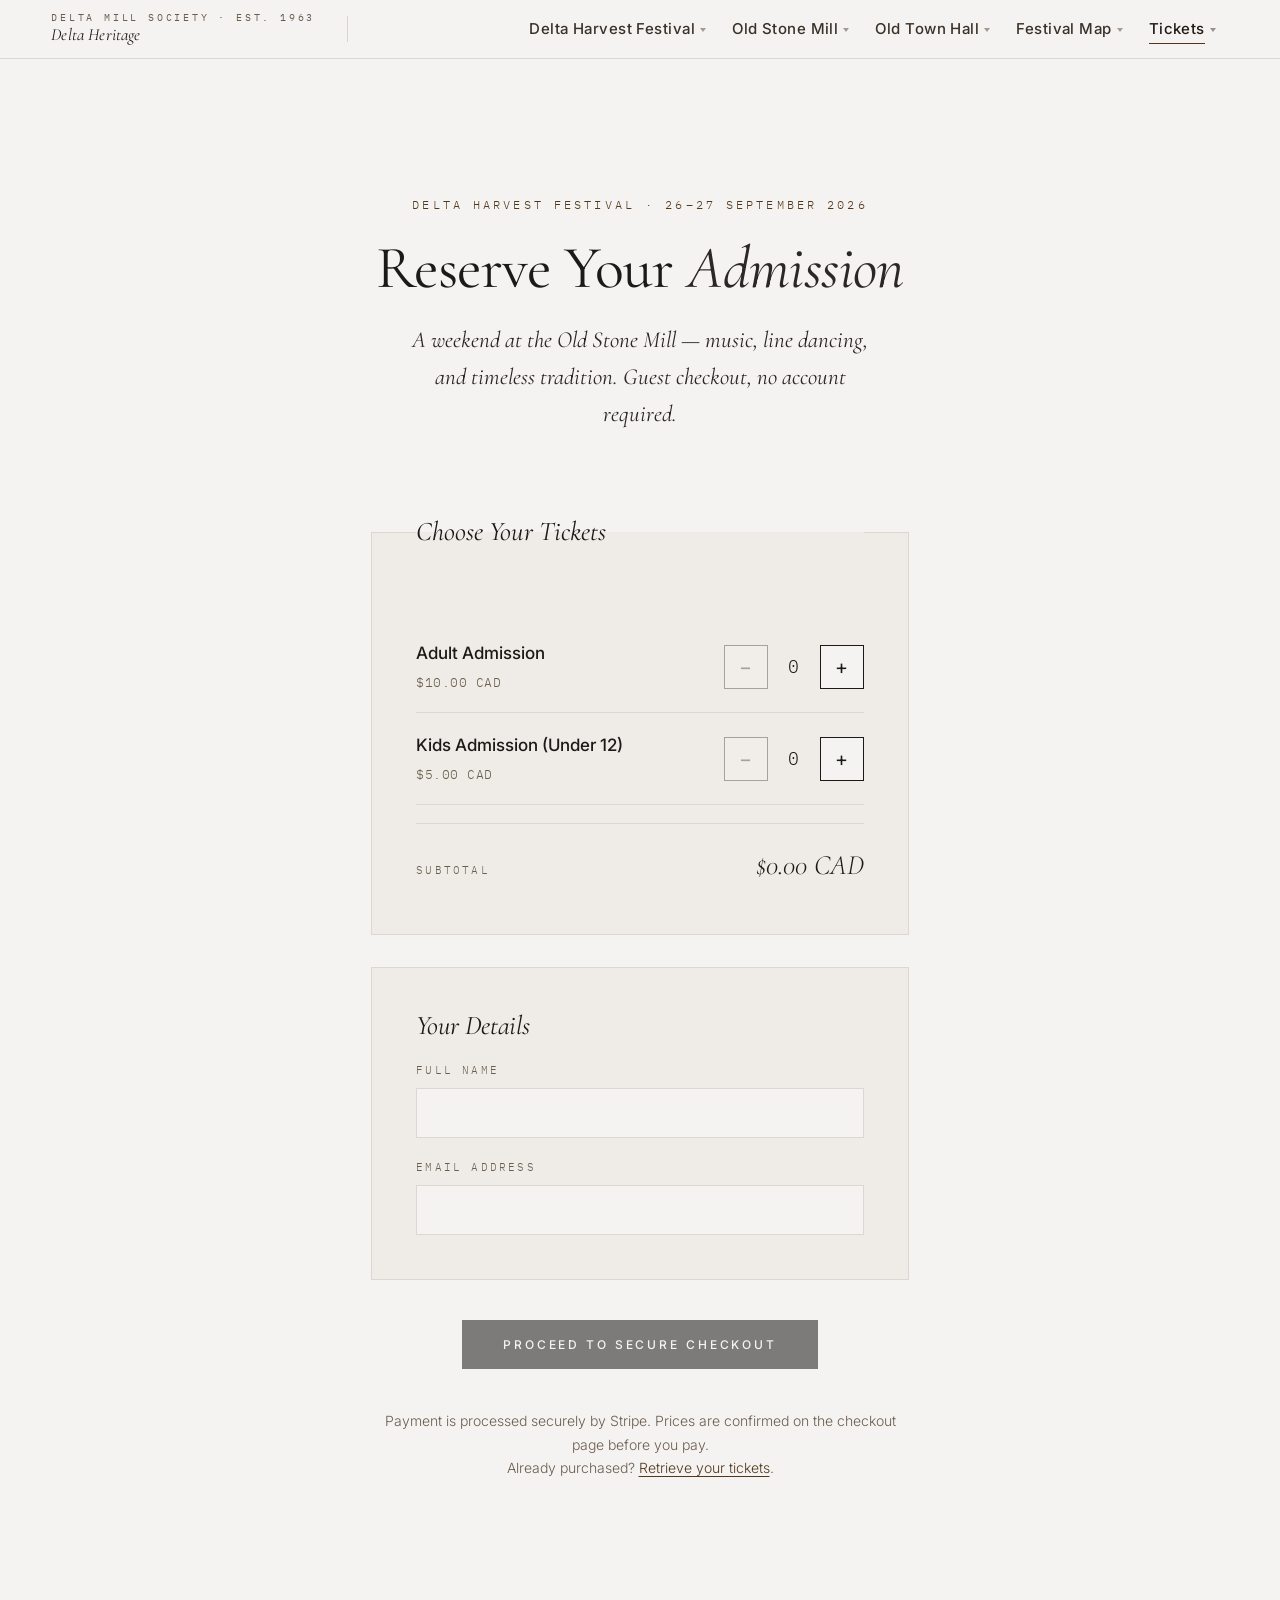
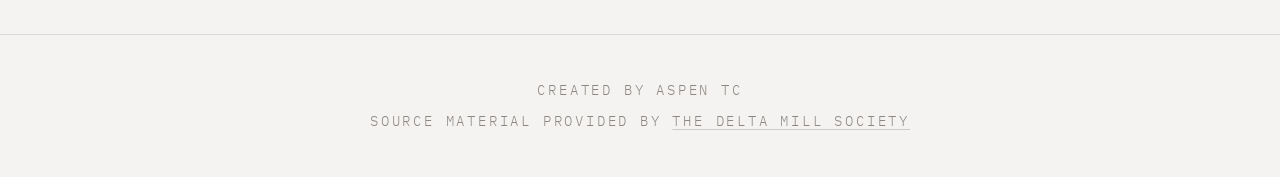
==== tickets/index.html @ 28bfe2f3 "Add Phase 1 online ticketing (guest checkout, retrieve-ticket) and production docs Adds /tickets/ pa" ====
<!doctype html>
<html lang="en">
<head>
  <meta charset="utf-8" />
  <meta name="viewport" content="width=device-width, initial-scale=1" />
  <title>Tickets · Delta Harvest Festival · 26–27 September 2026</title>
  <meta name="description" content="Reserve your admission to the Delta Harvest Festival — 26–27 September 2026 at the Old Stone Mill, Delta, Ontario." />

  <link rel="icon" type="image/svg+xml" href="/Favicon (1).svg" />
  <link rel="icon" type="image/png" href="/Favicon.png" />
  <link rel="shortcut icon" type="image/png" href="/Favicon.png" />
  <link rel="apple-touch-icon" href="/Favicon.png" />

  <link rel="preconnect" href="https://fonts.googleapis.com" />
  <link rel="preconnect" href="https://fonts.gstatic.com" crossorigin />
  <link href="https://fonts.googleapis.com/css2?family=Cormorant+Garamond:ital,wght@0,300;0,400;0,500;0,600;1,300;1,400;1,500&family=IBM+Plex+Mono:wght@400;500&family=Inter:wght@300;400;500&display=swap" rel="stylesheet" />

  <link rel="stylesheet" href="/styles.css" />
  <link rel="stylesheet" href="/shared-nav.css" />
  <link rel="stylesheet" href="/tickets.css" />
</head>
<body>

<nav class="hn-nav" id="hn-nav" data-active="tickets" aria-label="Heritage navigation">
  <div class="hn-inner">
    <a class="hn-brand" href="/index.html">
      <span class="hn-brand-org">Delta Mill Society · Est. 1963</span>
      <strong class="hn-brand-name">Delta Heritage</strong>
    </a>
    <div class="hn-sep" aria-hidden="true"></div>
    <div class="hn-menu" id="hn-menu" role="menubar">
      <div class="hn-item" data-section="festival">
        <a class="hn-link" href="/index.html" role="menuitem" aria-haspopup="true"><span>Delta Harvest Festival</span></a>
        <div class="hn-drop" role="menu" aria-label="Delta Harvest Festival sections">
          <div class="hn-drop-head">Delta Harvest Festival</div>
          <a href="/index.html#about" role="menuitem">About</a>
          <a href="/index.html#weekend" role="menuitem">Weekend Overview</a>
          <a href="/index.html#saturday" role="menuitem">Saturday Events</a>
          <a href="/index.html#sunday" role="menuitem">Sunday Events</a>
          <a href="/index.html#programme" role="menuitem">Programme</a>
          <a href="/index.html#venue" role="menuitem">Venue &amp; Map</a>
        </div>
      </div>
      <div class="hn-item" data-section="mill">
        <a class="hn-link" href="/mill-history.html" role="menuitem" aria-haspopup="true"><span>Old Stone Mill</span></a>
        <div class="hn-drop" role="menu" aria-label="Old Stone Mill sections">
          <div class="hn-drop-head">Old Stone Mill · Est. 1810</div>
          <a href="/mill-history.html" role="menuitem">Introduction</a>
          <a href="/mill-history.html#origins" role="menuitem">I. Origins</a>
          <a href="/mill-history.html#village" role="menuitem">II. The Village</a>
          <a href="/mill-history.html#maps" role="menuitem">Early Map References</a>
          <a href="/mill-history.html#milling" role="menuitem">III. Milling</a>
          <a href="/mill-history.html#preservation" role="menuitem">IV. Preservation</a>
          <a href="/mill-history.html#today" role="menuitem">V. Today</a>
          <a href="/mill-history.html#timeline" role="menuitem">Timeline</a>
          <a href="/mill-history.html#society" role="menuitem">About the Society</a>
        </div>
      </div>
      <div class="hn-item" data-section="hall">
        <a class="hn-link" href="/old-town-hall.html" role="menuitem" aria-haspopup="true"><span>Old Town Hall</span></a>
        <div class="hn-drop" role="menu" aria-label="Old Town Hall sections">
          <div class="hn-drop-head">Old Town Hall · Est. 1879</div>
          <a href="/old-town-hall.html#top" role="menuitem">Introduction</a>
          <a href="/old-town-hall.html#chap1" role="menuitem">I. The Beginning</a>
          <a href="/old-town-hall.html#chap2" role="menuitem">II. Architecture</a>
          <a href="/old-town-hall.html#chap3" role="menuitem">III. The Fire</a>
          <a href="/old-town-hall.html#chap4" role="menuitem">IV. Paws in Time</a>
          <a href="/old-town-hall.html#chap5" role="menuitem">V. Today</a>
          <a href="/old-town-hall.html#chap6" role="menuitem">VI. Timeline</a>
        </div>
      </div>
      <div class="hn-item" data-section="map">
        <a class="hn-link" href="/festival-map.html" role="menuitem" aria-haspopup="true"><span>Festival Map</span></a>
        <div class="hn-drop" role="menu" aria-label="Festival Map sections">
          <div class="hn-drop-head">Festival Map</div>
          <a href="/festival-map.html" role="menuitem">Introduction</a>
          <a href="/festival-map.html#map" role="menuitem">The Interactive Map</a>
          <a href="/festival-map.html#locations" role="menuitem">Festival Locations</a>
        </div>
      </div>
      <div class="hn-item" data-section="tickets">
        <a class="hn-link" href="/tickets/" role="menuitem" aria-haspopup="true"><span>Tickets</span></a>
        <div class="hn-drop" role="menu" aria-label="Tickets sections">
          <div class="hn-drop-head">Tickets</div>
          <a href="/tickets/" role="menuitem">Purchase Tickets</a>
          <a href="/tickets/retrieve/" role="menuitem">Retrieve My Tickets</a>
        </div>
      </div>
    </div>
    <button class="hn-burger" id="hn-burger" aria-label="Open navigation menu" aria-expanded="false" aria-controls="hn-menu">
      <span></span><span></span><span></span>
    </button>
  </div>
</nav>

<main>

<section class="tix-hero">
  <span class="tix-eyebrow reveal">Delta Harvest Festival · 26–27 September 2026</span>
  <h1 class="reveal">Reserve Your <em>Admission</em></h1>
  <p class="verse reveal">A weekend at the Old Stone Mill — music, line dancing, and timeless tradition. Guest checkout, no account required.</p>
</section>

<section class="tix-section">
  <form id="tix-buy-form" novalidate>
    <fieldset class="tix-card reveal">
      <legend>Choose Your Tickets</legend>

      <div class="tix-row">
        <div class="tix-row-label">
          <span class="tix-row-name">Adult Admission</span>
          <span class="tix-row-price">$10.00 CAD</span>
        </div>
        <div class="tix-stepper">
          <button type="button" data-type="adult" data-step="-1" aria-label="Decrease adult tickets">−</button>
          <output id="tix-adult-qty" aria-label="Adult ticket quantity">0</output>
          <button type="button" data-type="adult" data-step="1" aria-label="Increase adult tickets">+</button>
        </div>
      </div>

      <div class="tix-row">
        <div class="tix-row-label">
          <span class="tix-row-name">Kids Admission (Under 12)</span>
          <span class="tix-row-price">$5.00 CAD</span>
        </div>
        <div class="tix-stepper">
          <button type="button" data-type="kids" data-step="-1" aria-label="Decrease kids tickets">−</button>
          <output id="tix-kids-qty" aria-label="Kids ticket quantity">0</output>
          <button type="button" data-type="kids" data-step="1" aria-label="Increase kids tickets">+</button>
        </div>
      </div>

      <div class="tix-summary">
        <span class="tix-summary-label">Subtotal</span>
        <span class="tix-summary-total" id="tix-subtotal">$0.00 CAD</span>
      </div>
    </fieldset>

    <div class="tix-card reveal" style="margin-top: clamp(20px, 3vw, 32px);">
      <h2>Your Details</h2>
      <div class="tix-field">
        <label for="tix-name">Full Name</label>
        <input type="text" id="tix-name" name="name" autocomplete="name" required maxlength="200" />
      </div>
      <div class="tix-field">
        <label for="tix-email">Email Address</label>
        <input type="email" id="tix-email" name="email" autocomplete="email" required maxlength="254" />
      </div>
    </div>

    <div class="tix-submit-row">
      <button class="tix-submit" id="tix-submit" type="submit" disabled>Proceed to Secure Checkout</button>
      <p class="tix-status" id="tix-status" role="status" aria-live="polite"></p>
    </div>
  </form>

  <p class="tix-fineprint">Payment is processed securely by Stripe. Prices are confirmed on the checkout page before you pay.<br />Already purchased? <a href="/tickets/retrieve/">Retrieve your tickets</a>.</p>
</section>

</main>

<footer class="shared-footer">
  <div class="shared-footer-inner">
    <p>Created by Aspen TC</p>
    <p>Source material provided by <a href="https://www.deltamill.org/" target="_blank" rel="noopener noreferrer">the Delta Mill Society</a></p>
  </div>
</footer>

<script src="/main.js"></script>
<script src="/shared-nav.js"></script>
<script src="/tickets-buy.js"></script>
</body>
</html>
---- styles.css ----
/* ═══════════════════════════════════════════════════════
   Delta Harvest Festival — Arts & Culture Trails
   Stylesheet
   ═══════════════════════════════════════════════════════ */

/* ─── tokens ─── */
:root {
  --bg:      #F5F3F1;     /* warm porcelain */
  --bg-2:    #EFECE7;     /* slightly deeper ivory */
  --ink:     #1C1A18;     /* charcoal */
  --ink-2:   #2B2725;
  --muted:   #8D8782;     /* secondary editorial gray */
  --muted-2: #B5B0AA;
  --rule:    #DCD7CF;
  --rule-2:  #E6E1D9;

  --display: "Cormorant Garamond", "EB Garamond", "Didot", Georgia, serif;
  --sans:    "Inter", ui-sans-serif, sans-serif;
}

/* ─── reset ─── */
* { box-sizing: border-box; }
html, body { margin: 0; padding: 0; }
html { scroll-behavior: smooth; }
body {
  background: var(--bg);
  color: var(--ink);
  font-family: var(--sans);
  font-weight: 300;
  font-size: 19px;
  line-height: 1.7;
  -webkit-font-smoothing: antialiased;
  text-rendering: optimizeLegibility;
  font-feature-settings: "kern" 1, "liga" 1;
  overflow-x: hidden;
}
::selection { background: #1C1A18; color: #F5F3F1; }
a { color: inherit; text-decoration: none; }
img { max-width: 100%; display: block; }
p { margin: 0; }
iframe { border: 0; display: block; width: 100%; }

/* ─── typography ─── */
.serif { font-family: var(--display); font-feature-settings: "kern" 1, "liga" 1, "onum" 1; }
h1, h2, h3, h4 { font-family: var(--display); font-weight: 400; color: var(--ink); margin: 0; letter-spacing: -.01em; }
h2 { font-size: clamp(46px, 6.4vw, 96px); line-height: 1.02; letter-spacing: -.012em; }
h3 { font-size: clamp(36px, 4.4vw, 64px); line-height: 1.06; }
h4 { font-size: clamp(22px, 1.9vw, 28px); line-height: 1.2; }
.it { font-style: italic; font-weight: 400; }

.label {
  font-family: var(--sans);
  font-size: 11px;
  letter-spacing: .32em;
  text-transform: uppercase;
  color: var(--muted);
  font-weight: 400;
}
.label.dark { color: var(--ink-2); }

.verse {
  font-family: var(--display);
  font-style: italic;
  font-weight: 400;
  font-size: clamp(22px, 2.3vw, 30px);
  line-height: 1.42;
  color: var(--ink-2);
}

.body {
  font-size: 19px;
  line-height: 1.85;
  color: var(--ink-2);
  font-weight: 300;
  max-width: 58ch;
}
.body.c { margin-left: auto; margin-right: auto; text-align: center; }

/* ─── layout ─── */
.wrap   { max-width: 1320px; margin: 0 auto; padding: 0 56px; }
.narrow { max-width: 920px;  margin: 0 auto; padding: 0 56px; }
@media (max-width: 780px) {
  .wrap, .narrow { padding: 0 28px; }
}

hr.hair { border: 0; border-top: 1px solid var(--rule); margin: 0; }
.center { display: flex; flex-direction: column; align-items: center; text-align: center; }

/* vertical rhythm */
.pad-xxl { padding-top: clamp(140px, 17vw, 240px); padding-bottom: clamp(140px, 17vw, 240px); }
.pad-xl  { padding-top: clamp(110px, 13vw, 190px); padding-bottom: clamp(110px, 13vw, 190px); }
.pad-l   { padding-top: clamp(80px,  10vw, 140px); padding-bottom: clamp(80px, 10vw, 140px); }

.vrule {
  display: block;
  width: 1px;
  height: clamp(70px, 8vw, 110px);
  background: var(--rule);
  margin: clamp(56px, 7vw, 96px) auto;
}

/* ─── nav ─── */
.nav {
  position: absolute;
  top: 0; left: 0; right: 0;
  z-index: 30;
  padding: 32px 0;
}
.nav-row {
  display: flex;
  justify-content: space-between;
  align-items: center;
  font-family: var(--sans);
  font-size: 11px;
  letter-spacing: .28em;
  text-transform: uppercase;
  color: var(--ink-2);
}
.nav-links { display: flex; gap: 40px; }
.nav-links a { transition: opacity .3s; }
.nav-links a:hover { opacity: .5; }
@media (max-width: 780px) { .nav-links { display: none; } }

/* ─── hero ─── */
.hero {
  min-height: 100vh;
  display: flex;
  flex-direction: column;
  justify-content: center;
  align-items: center;
  text-align: center;
  padding: 160px 0 80px;
  position: relative;
}
.hero h1 {
  font-family: var(--display);
  font-weight: 400;
  font-size: clamp(72px, 13.5vw, 220px);
  line-height: .92;
  letter-spacing: -.014em;
  color: var(--ink);
}
.hero .trails {
  font-family: var(--display);
  font-style: italic;
  font-weight: 400;
  font-size: clamp(48px, 8vw, 132px);
  line-height: 1;
  margin-top: clamp(10px, 1.4vw, 24px);
}
.hero-place  { margin-top: clamp(56px, 7vw, 96px); }
.hero-tag {
  margin-top: clamp(40px, 5vw, 64px);
  font-family: var(--display);
  font-style: italic;
  font-size: clamp(20px, 2vw, 28px);
  line-height: 1.5;
  color: var(--ink-2);
}
.hero-date   { margin-top: clamp(56px, 6.4vw, 88px); }
.countdown {
  margin-top: clamp(36px, 4.4vw, 60px);
  display: flex;
  justify-content: center;
  gap: clamp(36px, 5vw, 80px);
}
.cd-cell { display: flex; flex-direction: column; align-items: center; gap: 14px; }
.cd-num {
  font-family: var(--display);
  font-weight: 400;
  font-feature-settings: "onum" 1, "kern" 1;
  font-size: clamp(40px, 4.6vw, 64px);
  line-height: 1;
  color: var(--ink);
}
.cd-lbl { font-family: var(--sans); font-size: 10px; letter-spacing: .34em; text-transform: uppercase; color: var(--muted); }
.hero-tick { position: absolute; bottom: 64px; left: 50%; transform: translateX(-50%); width: 1px; height: 80px; background: var(--rule); }

/* ─── image plates — cinematic, desaturated, monochrome ─── */
.plate {
  position: relative;
  overflow: hidden;
  background: linear-gradient(160deg, #B4ADA1, #6D685F 60%, #34302C);
  isolation: isolate;
}
.plate::before {
  content: "";
  position: absolute;
  inset: 0;
  background:
    radial-gradient(120% 80% at 25% 15%, rgba(232,225,212,.30), transparent 55%),
    radial-gradient(110% 90% at 80% 95%, rgba(20,18,16,.55),    transparent 60%),
    linear-gradient(180deg, transparent 55%, rgba(20,18,16,.20) 100%);
}
.plate::after {
  content: "";
  position: absolute;
  inset: 0;
  background-image: url("data:image/svg+xml;utf8,<svg xmlns='http://www.w3.org/2000/svg' width='240' height='240'><filter id='n'><feTurbulence type='fractalNoise' baseFrequency='1.05' numOctaves='2' stitchTiles='stitch'/><feColorMatrix values='0 0 0 0 0  0 0 0 0 0  0 0 0 0 0  0 0 0 0.30 0'/></filter><rect width='100%25' height='100%25' filter='url(%23n)'/></svg>");
  mix-blend-mode: overlay;
  opacity: .65;
}
.plate .cap {
  position: absolute;
  left: 22px; bottom: 18px;
  font-family: var(--sans);
  font-size: 10px;
  letter-spacing: .3em;
  text-transform: uppercase;
  color: rgba(245,240,231,.78);
  z-index: 2;
}
.plate .pn {
  position: absolute;
  left: 22px; top: 18px;
  font-family: var(--display);
  font-style: italic;
  font-size: 13px;
  color: rgba(245,240,231,.62);
  letter-spacing: .04em;
  z-index: 2;
}

/* tonal variants */
.plate.t-bone     { background: linear-gradient(160deg, #D6CFC1, #978F80 60%, #4F4A42); }
.plate.t-stone    { background: linear-gradient(160deg, #B4ADA1, #6D685F 60%, #34302C); }
.plate.t-graphite { background: linear-gradient(160deg, #968E83, #4A453F 60%, #211E1B); }
.plate.t-mist     { background: linear-gradient(160deg, #C9C5BD, #7D7972 60%, #3A3733); }
.plate.t-umber    { background: linear-gradient(160deg, #A89A88, #5A4F44 60%, #2A231F); }
.plate.t-water    { background: linear-gradient(165deg, #A6AEB0, #585F60 60%, #262A2A); }
.plate.t-paper    { background: linear-gradient(165deg, #E0D9C9, #ACA191 60%, #5E574E); }
.plate.t-ink      { background: linear-gradient(160deg, #8C857B, #3E3933 60%, #16140F); }

/* stone-mill silhouette overlay */
.plate.illus-mill::before {
  background:
    radial-gradient(120% 80% at 25% 15%, rgba(232,225,212,.18), transparent 55%),
    radial-gradient(110% 90% at 80% 95%, rgba(20,18,16,.55),    transparent 60%),
    linear-gradient(180deg, transparent 35%, rgba(20,18,16,.45) 100%);
}
.plate.illus-mill .silhouette {
  position: absolute;
  inset: auto 0 0 0;
  height: 62%;
  z-index: 1;
  opacity: .55;
}
.plate.illus-mill .silhouette svg { width: 100%; height: 100%; }

/* aspect ratios */
.ar-cine      { aspect-ratio: 21/9; }
.ar-wide      { aspect-ratio: 16/10; }
.ar-3x2       { aspect-ratio: 3/2; }
.ar-portrait  { aspect-ratio: 3/4; }
.ar-tall      { aspect-ratio: 4/5; }
.ar-square    { aspect-ratio: 1/1; }
.ar-banner    { aspect-ratio: 21/7; }
.ar-bannertall{ aspect-ratio: 16/9; }

/* ─── hero atmosphere ─── */
.hero-atmos { position: relative; margin-top: 0; }

.hero-atmos .plate {
  aspect-ratio: 21/8;
  background: #1A1208; /* dark fallback while image loads */
}

/* Tune the overlay for a real photo:
   - top fade keeps the .pn label legible against bright sky
   - bottom fade keeps the .cap label legible
   - corner vignette deepens the cinematic mood
   Default gradient tint from ::before is suppressed so the warm
   autumn tones of the photo read through cleanly. */
.hero-atmos .plate::before {
  background:
    linear-gradient(to bottom, rgba(8,5,2,.45) 0%,  transparent 28%),
    linear-gradient(to top,    rgba(8,5,2,.55) 0%,  transparent 32%),
    linear-gradient(to right,  rgba(8,5,2,.22) 0%,  transparent 22%),
    radial-gradient(ellipse 130% 130% at 50% 50%,   transparent 38%, rgba(8,5,2,.38) 100%);
}

/* Slideshow container — fills the plate, receives JS parallax transform */
#mill-slides {
  position: absolute;
  inset: 0;
  z-index: 0;
  transform-origin: 50% 50%;
  will-change: transform, filter;
}

/* Individual slides: stacked, fading in/out via .active class */
.hero-slide {
  position: absolute;
  inset: 0;
  width: 100%;
  height: 100%;
  object-fit: cover;
  object-position: 50% 46%;    /* fallback; each slide overrides inline */
  display: block;
  opacity: 0;
  transition: opacity 2s ease-in-out;
  filter: saturate(0.75) sepia(0.10) contrast(1.04);
}
.hero-slide.active { opacity: 1; }

@media (max-width: 780px) {
  .hero-atmos .plate { aspect-ratio: 16/9; }
  .hero-slide { object-position: 50% 50%; }
}

/* ─── Mill scene stacking ────────────────────────────────────────────────
   #mill-slides at z-index:0; ::before/::after gradient overlays above it;
   canvas above those; all within plate's isolation:isolate context.
   ─────────────────────────────────────────────────────────────────────── */
#mill-scene::before { z-index: 1; }
#mill-scene::after  { z-index: 2; }

#mill-canvas {
  position: absolute;
  inset: 0;
  width: 100%;
  height: 100%;
  pointer-events: none;
  z-index: 3;
}

/* ─── editorial split ─── */
.editorial { padding: clamp(140px, 16vw, 220px) 0; }
.ed-grid {
  display: grid;
  grid-template-columns: 1fr 1fr;
  column-gap: clamp(60px, 8vw, 140px);
  row-gap: clamp(80px, 10vw, 160px);
  align-items: start;
}
@media (max-width: 900px) { .ed-grid { grid-template-columns: 1fr; row-gap: 72px; column-gap: 0; } }
.ed-intro p {
  font-family: var(--display);
  font-style: italic;
  font-weight: 400;
  font-size: clamp(32px, 3.6vw, 56px);
  line-height: 1.18;
  letter-spacing: -.005em;
  color: var(--ink);
  max-width: 30ch;
}
.ed-img {
  width: 100%;
  aspect-ratio: 3 / 4;
  overflow: hidden;
}
.ed-img img {
  width: 100%;
  height: 100%;
  object-fit: cover;
  display: block;
  filter: brightness(0.87) saturate(0.68) sepia(0.10) contrast(1.04);
  transition: transform 0.9s ease;
}
.ed-img:hover img { transform: scale(1.025); }
.ed-mill { padding-top: clamp(60px, 8vw, 120px); }
.ed-quote { padding-top: clamp(60px, 8vw, 120px); }
.ed-history-link { margin-top: clamp(32px, 4vw, 52px); display: inline-flex; }
.ed-quote blockquote {
  margin: 0;
  font-family: var(--display);
  font-style: italic;
  font-weight: 400;
  font-size: clamp(32px, 3.6vw, 56px);
  line-height: 1.18;
  color: var(--ink);
  letter-spacing: -.005em;
  max-width: 15ch;
}

/* ─── immersion ─── */
.immersion { padding: clamp(120px, 14vw, 200px) 0; }
.im-top { max-width: 820px; margin: 0 auto; text-align: center; }
.im-top p { font-family: var(--display); font-style: italic; font-weight: 400; font-size: clamp(26px, 2.6vw, 40px); line-height: 1.4; color: var(--ink); font-feature-settings: "kern" 1, "liga" 1, "onum" 1; }
.im-top p + p { margin-top: clamp(32px, 4vw, 56px); }
.im-top a { color: inherit; text-decoration: underline; text-underline-offset: 4px; text-decoration-thickness: 1px; text-decoration-color: var(--rule); transition: color .2s, text-decoration-color .2s; }
.im-top a:hover { color: var(--umber-deep); text-decoration-color: var(--umber-deep); }

/* ─── weekend overview ─── */
.weekend { padding: clamp(120px, 14vw, 200px) 0; }
.weekend .head { text-align: center; margin-bottom: clamp(64px, 8vw, 120px); }
.weekend .head h2 { max-width: 16ch; margin: 28px auto 0; }
.weekend .head .verse { margin: clamp(32px, 4vw, 52px) auto 0; max-width: 46ch; text-align: center; }
.we-grid {
  display: grid;
  grid-template-columns: 1fr 1fr;
  gap: clamp(40px, 5vw, 80px);
}
@media (max-width: 900px) { .we-grid { grid-template-columns: 1fr; } }
.we-card { display: flex; flex-direction: column; gap: 32px; }
.we-card .plate { aspect-ratio: 4/5; }
.we-card .meta {
  display: flex;
  justify-content: space-between;
  align-items: baseline;
  gap: 16px;
  padding-top: 14px;
  border-top: 1px solid var(--rule);
}
.we-card .day  { font-family: var(--display); font-size: clamp(34px, 4.2vw, 52px); line-height: 1; font-weight: 400; }
.we-card .day .it { font-style: italic; color: var(--muted); }
.we-card .when { font-family: var(--sans); font-size: 11px; letter-spacing: .3em; text-transform: uppercase; color: var(--muted); }
.we-card .desc { font-size: 18px; line-height: 1.75; color: var(--ink-2); max-width: 42ch; font-weight: 300; }

/* Weekend card — real photo images.
   Both source images are 3:2 landscape inside a 4:5 portrait container.
   object-fit:cover scales to fill height; only the sides get cropped.
   z-index:-1 within isolation:isolate keeps the photo below
   the plate's ::before / ::after overlays. */
.we-card-img {
  position: absolute;
  inset: 0;
  width: 100%;
  height: 100%;
  object-fit: cover;
  display: block;
  z-index: -1;
  transition: transform .8s ease;
}
.we-card:hover .we-card-img { transform: scale(1.03); }

/* Town Hall is a bright daytime photo — pull it into the site's
   warm-ink editorial register: mute the saturated blue sky,
   add earthy warmth, darken to match the evening mill card.   */
.we-card-img--hall {
  filter: saturate(0.68) sepia(0.22) brightness(0.80) contrast(1.06);
  /* Slightly left so the utility pole / barn annex are cropped away */
  object-position: 45% 50%;
}

/* Saturday daytime mill card — the default ::before was tuned for dark
   gradient placeholders and creates two overlapping shadow zones that
   bury the stonework and water reflections of this bright daytime photo.
   Strip the heavy bottom-right radial entirely; keep only a feathered
   warm edge at the top and a soft scrim at the bottom for caption legibility. */
.plate-mill-day::before {
  background:
    radial-gradient(130% 60% at 22% 6%, rgba(240,228,205,.18), transparent 46%),
    linear-gradient(180deg, transparent 58%, rgba(10,6,2,.34) 100%);
}

/* Lift the image out of the noise-overlay muddiness without losing warmth */
.plate-mill-day .we-card-img {
  filter: brightness(1.06) saturate(0.90) contrast(1.04);
}

/* Reinforce the sky darkening for the Town Hall plate via ::before */
.plate-hall::before {
  background:
    linear-gradient(180deg, rgba(10,6,2,.55) 0%, transparent 32%),
    radial-gradient(110% 90% at 80% 95%, rgba(10,6,2,.50), transparent 55%),
    linear-gradient(180deg, transparent 62%, rgba(10,6,2,.45) 100%);
}

/* ─── programme / schedule ─── */
.prog { padding: clamp(140px, 16vw, 220px) 0; }
.day-block + .day-block { margin-top: clamp(120px, 14vw, 200px); }
.day-head { display: flex; flex-direction: column; align-items: center; text-align: center; margin-bottom: clamp(64px, 8vw, 110px); }
.day-head .label { display: block; }
.day-head h2 { margin-top: 24px; }
.day-head h2 .it { font-style: italic; }
.day-head .verse { margin: clamp(32px, 4vw, 52px) auto 0; max-width: 50ch; }
.sched { max-width: 920px; margin: 0 auto; }
.sched-row {
  display: grid;
  grid-template-columns: 150px 1fr 200px;
  gap: clamp(20px, 3vw, 40px);
  padding: clamp(28px, 3.5vw, 44px) 0;
  border-top: 1px solid var(--rule);
  align-items: baseline;
}
.sched-row:last-child { border-bottom: 1px solid var(--rule); }
.sched-time  { font-family: var(--sans); font-size: 11px; letter-spacing: .28em; text-transform: uppercase; color: var(--muted); font-weight: 400; }
.sched-name  { font-family: var(--display); font-size: clamp(26px, 3vw, 36px); font-weight: 400; line-height: 1.15; }
.sched-name .it { font-style: italic; }
.sched-sub   { margin-top: 10px; font-size: 17px; color: var(--muted); max-width: 44ch; line-height: 1.7; }
.sched-where { font-family: var(--sans); font-size: 11px; letter-spacing: .28em; text-transform: uppercase; color: var(--ink-2); text-align: right; }
@media (max-width: 780px) {
  .sched-row { grid-template-columns: 1fr; gap: 10px; }
  .sched-where { text-align: left; }
}

/* ─── village-map trigger (the "throughout the village" hotspot) ─── */
.village-trigger {
  position: relative;
  display: inline;
  text-align: left;
  background: none;
  border: none;
  padding: 0;
  margin: 0;
  cursor: pointer;
}
.village-trigger .it { font-style: italic; }
.village-trigger::after {
  content: "";
  position: absolute;
  left: 0; right: 0; bottom: -4px;
  height: 1px;
  background: var(--rule-2);
  transform: scaleX(0);
  transform-origin: left;
  transition: transform .3s ease, background-color .3s ease;
}
.village-trigger:hover::after,
.village-trigger:focus-visible::after {
  transform: scaleX(1);
  background: var(--ink-2);
}
.village-trigger:focus-visible {
  outline: 2px solid var(--ink-2);
  outline-offset: 6px;
}

.village-trigger-tip {
  position: absolute;
  left: 0;
  bottom: calc(100% + 14px);
  z-index: 5;
  width: max-content;
  max-width: 280px;
  padding: 12px 16px;
  background: var(--ink);
  color: var(--bg);
  font-family: var(--sans);
  font-size: 13px;
  font-weight: 400;
  font-style: normal;
  letter-spacing: 0;
  text-transform: none;
  line-height: 1.5;
  border-radius: 3px;
  box-shadow: 0 12px 28px rgba(0,0,0,.18);
  opacity: 0;
  visibility: hidden;
  transform: translateY(6px);
  transition: opacity .22s ease, transform .22s ease, visibility .22s;
  pointer-events: none;
}
.village-trigger-tip::after {
  content: "";
  position: absolute;
  top: 100%;
  left: 22px;
  border: 6px solid transparent;
  border-top-color: var(--ink);
}
.village-trigger:hover .village-trigger-tip,
.village-trigger:focus-visible .village-trigger-tip {
  opacity: 1;
  visibility: visible;
  transform: translateY(0);
}

.village-cue {
  display: none;
  margin-top: 14px;
  font-family: var(--sans);
  font-size: 11px;
  letter-spacing: .28em;
  text-transform: uppercase;
  color: var(--muted-2);
}
.village-cue .arr { font-family: var(--display); font-style: italic; letter-spacing: 0; text-transform: none; }

@media (hover: none) {
  .village-cue { display: inline-block; }
  .village-trigger-tip { display: none; }
}

/* programme imagery interlude */
.interlude {
  display: grid;
  grid-template-columns: 7fr 5fr;
  gap: clamp(28px, 4vw, 56px);
  margin: clamp(80px, 9vw, 120px) 0 0;
}
.interlude.reverse { grid-template-columns: 5fr 7fr; }
.interlude.reverse .col-a { order: 2; }
.interlude.reverse .col-b { order: 1; }
@media (max-width: 900px) {
  .interlude, .interlude.reverse { grid-template-columns: 1fr; }
  .interlude.reverse .col-a,
  .interlude.reverse .col-b { order: 0; }
}
.interlude .plate { aspect-ratio: 16/10; }
.interlude .col-b { display: flex; flex-direction: column; justify-content: center; gap: 18px; }
.interlude .verse { max-width: 30ch; }
.interlude small.label { display: block; margin-bottom: 8px; }

/* Interlude photo images — same z-index:-1 pattern as hero and week-cards.
   object-fit:cover + explicit object-position per image is set inline. */
.interlude-img {
  position: absolute;
  inset: 0;
  width: 100%;
  height: 100%;
  object-fit: cover;
  display: block;
  z-index: -1;
  transition: transform .8s ease;
}
/* Hover zoom — matches .we-card:hover .we-card-img exactly.
   Hovering anywhere on the interlude row (text or image) triggers the zoom,
   same as the weekend card where the full <a> is the hover target.
   The venue photo uses the plate directly as the hover target. */
.interlude:hover .interlude-img       { transform: scale(1.03); }
.venue-photo .plate:hover .interlude-img { transform: scale(1.03); }

/* Blacksmith cinematic slideshow */
.smith-slides {
  position: absolute;
  inset: 0;
  z-index: -1;           /* sits behind ::before / ::after overlays */
}
.smith-slide {
  position: absolute;
  inset: 0;
  width: 100%;
  height: 100%;
  object-fit: cover;
  display: block;
  opacity: 0;
  transition: opacity 2s ease-in-out, transform .8s ease;
  filter: saturate(0.70) sepia(0.08) contrast(1.05);
}
.smith-slide.active          { opacity: 1; }
.interlude:hover .smith-slide { transform: scale(1.03); }

/* Milling cinematic slideshow */
.mill-slides {
  position: absolute;
  inset: 0;
  z-index: -1;
}
.mill-slide {
  position: absolute;
  inset: 0;
  width: 100%;
  height: 100%;
  object-fit: cover;
  display: block;
  opacity: 0;
  transition: opacity 2s ease-in-out, transform .8s ease;
  filter: saturate(0.72) sepia(0.12) contrast(1.04);
}
.mill-slide.active          { opacity: 1; }
.interlude:hover .mill-slide { transform: scale(1.03); }

/* Sunday community gathering slideshow */
.hall-slides {
  position: absolute;
  inset: 0;
  z-index: -1;
}
.hall-slide {
  position: absolute;
  inset: 0;
  width: 100%;
  height: 100%;
  object-fit: cover;
  display: block;
  opacity: 0;
  transition: opacity 2s ease-in-out, transform .8s ease;
  filter: saturate(0.74) sepia(0.10) contrast(1.04);
}
.hall-slide.active          { opacity: 1; }
.interlude:hover .hall-slide { transform: scale(1.03); }

/* Venue block layout (two venues side by side) */
.venue-block {
  display: flex;
  flex-direction: column;
  gap: clamp(24px, 3vw, 36px);
}

/* Venue two-column layout */
.venue-cols {
  display: grid;
  grid-template-columns: 1fr 1fr;
  gap: clamp(40px, 5vw, 80px);
  margin-bottom: clamp(80px, 10vw, 140px);
}
@media (max-width: 900px) { .venue-cols { grid-template-columns: 1fr; } }
.venue-col {
  display: flex;
  flex-direction: column;
  gap: clamp(40px, 5vw, 64px);
}
.venue-img-wrap .plate { aspect-ratio: 4/5; }

/* Old Stone Mill venue slideshow */
.mill-venue-slides {
  position: absolute;
  inset: 0;
  z-index: -1;
}
.mill-venue-slide {
  position: absolute;
  inset: 0;
  width: 100%;
  height: 100%;
  object-fit: cover;
  display: block;
  opacity: 0;
  transition: opacity 2s ease-in-out, transform .8s ease;
  filter: saturate(0.72) sepia(0.10) contrast(1.04);
}
.mill-venue-slide.active                       { opacity: 1; }
.venue-img-wrap .plate:hover .mill-venue-slide { transform: scale(1.03); }

/* Old Town Hall venue slideshow */
.hall-venue-slides {
  position: absolute;
  inset: 0;
  z-index: -1;
}
.hall-venue-slide {
  position: absolute;
  inset: 0;
  width: 100%;
  height: 100%;
  object-fit: cover;
  display: block;
  opacity: 0;
  transition: opacity 2s ease-in-out, transform .8s ease;
  filter: saturate(0.68) sepia(0.12) contrast(1.04);
}
.hall-venue-slide.active                       { opacity: 1; }
.venue-img-wrap .plate:hover .hall-venue-slide { transform: scale(1.03); }

/* Blacksmith: dark forge, incandescent iron.
   Override the default warm-cream tint from ::before — this image needs
   clean chiaroscuro, not a warm upper wash. Keep only vignette + bottom fade. */
.plate-smith::before {
  background:
    radial-gradient(ellipse 130% 130% at 50% 50%, transparent 38%, rgba(6,3,1,.50) 100%),
    linear-gradient(180deg, rgba(6,3,1,.32) 0%, transparent 20%,
                            transparent 66%, rgba(6,3,1,.55) 100%);
}

/* Stoneground Flour: warm golden shaft-light interior.
   Preserve the amber glow; add a bottom vignette so the caption
   reads against the lighter floor boards. */
.plate-flour::before {
  background:
    radial-gradient(110% 70% at 18% 12%, rgba(240,205,130,.18), transparent 48%),
    radial-gradient(110% 90% at 82% 95%, rgba(10,6,2,.45),       transparent 52%),
    linear-gradient(180deg, transparent 58%, rgba(10,6,2,.42) 100%);
}

/* Town Hall interior (Sunday interlude).
   The source photo is bright neutral-beige — a CSS filter pulls it into the
   site's warm, low-key register. The overlay reinforces the window-light
   source (upper-left) and adds a vignette that turns the stage arch into
   a natural editorial frame rather than a blunt foreground cut. */
.plate-hall-int img {
  filter: brightness(0.76) saturate(0.78) sepia(0.26) contrast(1.10);
}
.plate-hall-int::before {
  background:
    /* warm the left-side windows — echo the natural light source */
    radial-gradient(110% 80% at 16% 30%, rgba(240,200,120,.20), transparent 52%),
    /* deepen the right wall and upper corners */
    radial-gradient(110% 90% at 88% 90%, rgba(8,5,2,.50),        transparent 55%),
    /* top fade so the pressed-tin ceiling recedes softly */
    linear-gradient(180deg, rgba(8,5,2,.32) 0%, transparent 22%),
    /* bottom fade — caption legibility + frames the arch threshold */
    linear-gradient(to top,   rgba(8,5,2,.52) 0%, transparent 30%),
    /* overall corner vignette for cinematic depth */
    radial-gradient(ellipse 140% 130% at 50% 48%, transparent 40%, rgba(8,5,2,.38) 100%);
}

/* Venue section — Old Stone Mill evening photo.
   Source is landscape (1.576:1) in a 4:5 portrait container.
   object-fit:cover scales by height; ~49% of the image width is
   cropped symmetrically, keeping the centred building fully in frame.
   The photo has a cool blue-grey dusk sky + warm amber windows —
   we suppress the default warm cream tint that would fight the sky,
   and use only neutral vignetting + top/bottom fades. */
.plate-mill-venue::before {
  background:
    radial-gradient(ellipse 140% 130% at 50% 50%, transparent 38%, rgba(5,3,1,.50) 100%),
    linear-gradient(180deg, rgba(5,3,1,.28) 0%, transparent 20%),
    linear-gradient(to top,  rgba(5,3,1,.55) 0%, transparent 28%);
}
.plate-hall-venue::before {
  background:
    radial-gradient(ellipse 140% 130% at 50% 50%, transparent 40%, rgba(5,3,1,.44) 100%),
    linear-gradient(180deg, rgba(5,3,1,.22) 0%, transparent 22%),
    linear-gradient(to top,  rgba(5,3,1,.48) 0%, transparent 28%);
}

/* ─── performers ─── */
.performer {
  display: grid;
  grid-template-columns: 5fr 7fr;
  gap: clamp(40px, 6vw, 100px);
  align-items: center;
  padding: clamp(80px, 10vw, 140px) 0;
  border-top: 1px solid var(--rule);
}
.performer:last-of-type { border-bottom: 1px solid var(--rule); }
.performer.flip { grid-template-columns: 7fr 5fr; }
.performer.flip .p-img  { order: 2; }
.performer.flip .p-body { order: 1; }
@media (max-width: 900px) {
  .performer, .performer.flip { grid-template-columns: 1fr; gap: 48px; }
  .performer.flip .p-img,
  .performer.flip .p-body { order: 0; }
}
.p-img .plate { aspect-ratio: 4/5; }
.performer-img {
  width: 100%;
  aspect-ratio: 4/5;
  overflow: hidden;
  background: var(--bg-2);
}
.performer-img img {
  width: 100%;
  height: 100%;
  object-fit: cover;
  display: block;
  transition: transform .8s ease;
}
/* Image zoom now lives on the link hover, not the full article hover */
.performer-img-link {
  display: block;
  position: relative;
  text-decoration: none;
}
/* External arrow badge — invisible until hover */
.performer-img-link::after {
  content: '↗';
  position: absolute;
  bottom: clamp(14px, 1.4vw, 20px);
  right: clamp(14px, 1.4vw, 20px);
  font-family: var(--sans);
  font-size: 14px;
  font-weight: 300;
  letter-spacing: 0;
  width: 40px;
  height: 40px;
  line-height: 40px;
  text-align: center;
  border-radius: 50%;
  color: rgba(245,243,241,0);
  background: rgba(245,243,241,0);
  border: 1px solid rgba(245,243,241,0);
  pointer-events: none;
  transition: color .30s ease, background .30s ease, border-color .30s ease;
}
.performer-img-link:hover::after {
  color: rgba(245,243,241,.88);
  background: rgba(28,26,24,.28);
  border-color: rgba(245,243,241,.30);
}
.performer-img-link:hover .performer-img img { transform: scale(1.03); }

/* Artist website text link — after .p-meta */
.p-website {
  display: inline-flex;
  align-items: center;
  gap: 6px;
  margin-top: clamp(22px, 2.6vw, 32px);
  font-family: var(--sans);
  font-size: 10px;
  font-weight: 400;
  letter-spacing: .22em;
  text-transform: uppercase;
  color: var(--muted);
  text-decoration: none;
  border-bottom: 1px solid transparent;
  padding-bottom: 2px;
  transition: color .22s ease, border-color .22s ease;
}
.p-website:hover { color: var(--ink); border-bottom-color: currentColor; }
.p-website-arrow {
  display: inline-block;
  font-style: normal;
  transition: transform .22s ease;
}
.p-website:hover .p-website-arrow { transform: translate(2px,-2px); }

.p-num  { font-family: var(--display); font-style: italic; font-weight: 400; font-size: clamp(32px, 3.4vw, 44px); line-height: 1; color: var(--muted-2); margin-bottom: 20px; }
.p-body h3 { margin-bottom: 18px; }
.p-role { font-family: var(--sans); font-size: 11px; letter-spacing: .28em; text-transform: uppercase; color: var(--muted); margin: 22px 0 28px; display: block; }
.p-bio  { font-size: 19px; line-height: 1.85; color: var(--ink-2); max-width: 54ch; font-weight: 300; }
.p-quote {
  margin: clamp(28px, 3vw, 40px) 0 0;
  padding-top: 28px;
  border-top: 1px solid var(--rule);
  font-family: var(--display);
  font-style: italic;
  font-weight: 400;
  font-size: clamp(20px, 2.1vw, 26px);
  line-height: 1.45;
  color: var(--ink);
  max-width: 42ch;
}
.p-quote::before { content: "\201C"; font-style: normal; color: var(--muted-2); margin-right: 4px; }
.p-quote::after  { content: "\201D"; font-style: normal; color: var(--muted-2); margin-left: 2px; }
.p-meta {
  margin-top: clamp(36px, 4vw, 52px);
  padding-top: 28px;
  border-top: 1px solid var(--rule);
  display: grid;
  grid-template-columns: repeat(3, 1fr);
  gap: 24px;
}
.p-meta .k { font-family: var(--sans); font-size: 11px; letter-spacing: .3em; text-transform: uppercase; color: var(--muted); }
.p-meta .v { font-family: var(--display); font-size: 18px; font-weight: 400; line-height: 1.25; margin-top: 8px; }
.p-meta .v.it { font-style: italic; }
@media (max-width: 600px) { .p-meta { grid-template-columns: 1fr; gap: 18px; } }

/* ─── venue ─── */
.venue {
  padding: clamp(140px, 16vw, 220px) 0;
  background: var(--bg-2);
  border-top: 1px solid var(--rule);
  border-bottom: 1px solid var(--rule);
}
.venue-intro { text-align: center; margin-bottom: clamp(72px, 9vw, 120px); }
.venue-intro h2 { margin-top: 24px; max-width: 16ch; margin-left: auto; margin-right: auto; }
.venue-intro h2 .it { font-style: italic; }
.venue-intro .verse { margin: clamp(32px, 4vw, 52px) auto 0; max-width: 48ch; }
/* .venue-cols layout defined with slideshow CSS above */
.venue-name {
  font-family: var(--display);
  font-weight: 400;
  font-size: clamp(40px, 5vw, 72px);
  line-height: 1.04;
  letter-spacing: -.014em;
}
.venue-name .sub { font-style: italic; font-size: clamp(20px, 2vw, 28px); color: var(--muted); display: block; margin-top: 14px; }
.venue-addr {
  display: flex;
  flex-direction: column;
  gap: 18px;
  font-family: var(--sans);
  font-size: 11px;
  letter-spacing: .3em;
  text-transform: uppercase;
  color: var(--ink-2);
}
.venue-addr div { display: flex; gap: 32px; align-items: baseline; }
.venue-addr .k  { color: var(--muted); min-width: 80px; }
.venue-map-wide {
  position: relative;
  overflow: hidden;
  aspect-ratio: 16/7;
  background: #e8e3d9;
  filter: grayscale(.50) contrast(.92) sepia(.08);
  margin-bottom: clamp(48px, 6vw, 72px);
}
.venue-map-wide iframe { width: 100%; height: 100%; }
/* Archival link beneath Old Stone Mill venue slideshow */
.venue-archive-ref {
  margin-top: calc(-1 * clamp(34px, 5vw, 58px));
  padding-top: 14px;
  border-top: 1px solid var(--rule);
}
.venue-archive-ref a {
  font-family: var(--display);
  font-style: italic;
  font-weight: 600;
  font-size: clamp(20px, 1.8vw, 26px);
  letter-spacing: 0;
  color: var(--ink-2);
  text-decoration: underline;
  text-underline-offset: 5px;
  text-decoration-thickness: 1px;
  text-decoration-color: rgba(43,39,37,.22);
  transition: color .25s, text-decoration-color .25s;
}
.venue-archive-ref a:hover {
  color: var(--ink);
  text-decoration-color: var(--ink);
}
.venue-archive-ref span {
  font-style: normal;
  font-weight: 400;
  font-size: 0.82em;
  margin-left: 7px;
  display: inline-block;
  transition: transform .25s;
}
.venue-archive-ref a:hover span {
  transform: translate(2px, -2px);
}

.venue-cta {
  margin-top: clamp(48px, 6vw, 72px);
  display: flex;
  justify-content: center;
  gap: clamp(28px, 5vw, 56px);
  flex-wrap: wrap;
}
.btn {
  display: inline-flex;
  align-items: center;
  gap: 14px;
  padding: 14px 0;
  font-family: var(--sans);
  font-size: 11px;
  letter-spacing: .32em;
  text-transform: uppercase;
  color: var(--ink);
  border-bottom: 1px solid var(--ink);
  transition: gap .25s, color .25s, border-color .25s;
  font-weight: 400;
}
.btn:hover { gap: 22px; color: var(--muted); border-bottom-color: var(--muted); }
.btn .arr { font-family: var(--display); font-style: italic; font-size: 14px; }

/* ─── gallery ─── */
.gallery { padding: clamp(140px, 16vw, 220px) 0; }
.gal-head { text-align: center; margin-bottom: clamp(72px, 9vw, 120px); }
.gal-head h2 { margin-top: 24px; max-width: 18ch; margin-left: auto; margin-right: auto; }
.gal-head h2 .it { font-style: italic; }
.gal-grid {
  display: grid;
  grid-template-columns: repeat(12, 1fr);
  grid-auto-rows: 7vw;
  gap: clamp(10px, 1.2vw, 18px);
}

/* ─── 30-tile editorial layout ─────────────────────────────────────────────
   Five visual chapters read top-to-bottom:
   I.   Opening — water, stone, amber light        (t01–t03)
   II.  The craft — blacksmith demonstrations      (t04–t12)
   III. The grain — milling and flour              (t13–t18)
   IV.  The people — community and interpreters    (t19–t25)
   V.   The stage — performance and celebration    (t26–t30)
   ──────────────────────────────────────────────────────────────────────── */

/* Chapter I · Opening */
.gal-grid .t01 { grid-column:  1 / span 8; grid-row:  1 / span 5; } /* hero landscape  */
.gal-grid .t02 { grid-column:  9 / span 4; grid-row:  1 / span 3; } /* portrait        */
.gal-grid .t03 { grid-column:  9 / span 4; grid-row:  4 / span 2; } /* small accent    */

/* Chapter II · The Craft — blacksmith */
.gal-grid .t04 { grid-column:  1 / span 4; grid-row:  6 / span 4; } /* atmospheric     */
.gal-grid .t05 { grid-column:  5 / span 5; grid-row:  6 / span 4; } /* portrait hero   */
.gal-grid .t06 { grid-column: 10 / span 3; grid-row:  6 / span 2; } /* small dark      */
.gal-grid .t07 { grid-column: 10 / span 3; grid-row:  8 / span 2; } /* small           */
.gal-grid .t08 { grid-column:  1 / span 7; grid-row: 10 / span 4; } /* wide scene      */
.gal-grid .t09 { grid-column:  8 / span 5; grid-row: 10 / span 4; } /* medium audience */
.gal-grid .t10 { grid-column:  1 / span 4; grid-row: 14 / span 3; } /* trio left       */
.gal-grid .t11 { grid-column:  5 / span 4; grid-row: 14 / span 3; } /* trio centre     */
.gal-grid .t12 { grid-column:  9 / span 4; grid-row: 14 / span 3; } /* trio right      */

/* Chapter III · The Grain — milling */
.gal-grid .t13 { grid-column:  1 / span 7; grid-row: 17 / span 5; } /* milling hero    */
.gal-grid .t14 { grid-column:  8 / span 5; grid-row: 17 / span 3; } /* hopper          */
.gal-grid .t15 { grid-column:  8 / span 5; grid-row: 20 / span 2; } /* grinding detail */
.gal-grid .t16 { grid-column:  1 / span 3; grid-row: 22 / span 4; } /* portrait        */
.gal-grid .t17 { grid-column:  4 / span 6; grid-row: 22 / span 4; } /* flour tasting   */
.gal-grid .t18 { grid-column: 10 / span 3; grid-row: 22 / span 4; } /* bagging         */

/* Chapter IV · The People — community */
.gal-grid .t19 { grid-column:  1 / span 6; grid-row: 26 / span 3; } /* landscape pair  */
.gal-grid .t20 { grid-column:  7 / span 6; grid-row: 26 / span 3; } /* landscape pair  */
.gal-grid .t21 { grid-column:  1 / span 5; grid-row: 29 / span 4; } /* interpreters    */
.gal-grid .t22 { grid-column:  6 / span 3; grid-row: 29 / span 4; } /* portrait narrow */
.gal-grid .t23 { grid-column:  9 / span 4; grid-row: 29 / span 4; } /* harvest table   */
.gal-grid .t24 { grid-column:  1 / span 7; grid-row: 33 / span 4; } /* wide interior   */
.gal-grid .t25 { grid-column:  8 / span 5; grid-row: 33 / span 4; } /* architecture    */

/* Chapter V · The Stage — performance */
.gal-grid .t26 { grid-column:  1 / span 7; grid-row: 37 / span 5; } /* performance hero*/
.gal-grid .t27 { grid-column:  8 / span 5; grid-row: 37 / span 3; } /* minstrels       */
.gal-grid .t28 { grid-column:  8 / span 5; grid-row: 40 / span 2; } /* performer       */
.gal-grid .t29 { grid-column:  1 / span 6; grid-row: 42 / span 4; } /* closing left    */
.gal-grid .t30 { grid-column:  7 / span 6; grid-row: 42 / span 4; } /* closing right   */

/* ─── immersion+ typography scale ────────────────────────────────────────── */
.sched-name  { font-size: clamp(28px, 3.2vw, 40px); }
.sched-sub   { font-size: 18px; }
.sched-time  { font-size: 14px; }
.sched-where { font-size: 14px; }
.we-card .desc { font-size: 18px; line-height: 1.78; }
.we-card .day { white-space: nowrap; font-size: clamp(28px, 3.8vw, 48px); }
.p-bio       { font-size: 19px; }
.p-role      { font-size: 14px; }
.p-quote     { font-size: clamp(22px, 2.3vw, 30px); }
.p-meta .k   { font-size: 13px; }
.p-meta .v   { font-size: 20px; }
.prog .label, .weekend .label, .venue .label { font-size: 14px; }
.prog .verse, .weekend .verse  { font-size: clamp(24px, 2.5vw, 34px); }

/* ─── interlude dynamic caption ──────────────────────────────────────────── */
.slide-caption {
  position: absolute;
  bottom: 24px;
  left: 26px;
  font-family: var(--display);
  font-style: italic;
  font-size: 18px;
  letter-spacing: 0.01em;
  color: rgba(245, 240, 231, 0.95);
  z-index: 4;
  pointer-events: none;
  transition: opacity 0.7s ease-in-out;
  max-width: 40ch;
  line-height: 1.4;
  text-shadow: 0 1px 10px rgba(0, 0, 0, 0.55);
}
.slide-credit {
  display: block;
  font-family: var(--sans);
  font-style: normal;
  font-size: 10px;
  letter-spacing: 0.22em;
  text-transform: uppercase;
  color: rgba(245, 240, 231, 0.58);
  margin-top: 6px;
  text-shadow: 0 1px 6px rgba(0, 0, 0, 0.50);
}

/* ─── ticket information ──────────────────────────────────────────────────── */
.ticket-info {
  display: inline-block;
  margin-top: clamp(24px, 3vw, 36px);
  padding: 13px 30px;
  border-top: 1px solid var(--rule);
  border-bottom: 1px solid var(--rule);
  font-family: var(--sans);
  font-size: 12px;
  letter-spacing: 0.28em;
  text-transform: uppercase;
  color: var(--ink-2);
  line-height: 1.8;
  text-decoration: none;
  transition: color .2s, border-color .2s;
}
a.ticket-info:hover,
a.ticket-info:focus-visible {
  color: var(--umber-deep, #523819);
  border-color: var(--umber-deep, #523819);
}
a.ticket-info:focus-visible { outline: 2px solid var(--umber-deep, #523819); outline-offset: 3px; }

.gal-grid .plate { width: 100%; height: 100%; }

/* Gallery tile images */
.gal-img {
  position: absolute;
  inset: 0;
  width: 100%;
  height: 100%;
  object-fit: cover;
  display: block;
  z-index: -1;
  transition: transform .8s ease;
}
.gal-grid .plate:hover .gal-img { transform: scale(1.03); }

@media (max-width: 900px) {
  .gal-grid {
    grid-template-columns: repeat(6, 1fr);
    grid-auto-rows: 14vw;
    gap: clamp(8px, 1vw, 14px);
  }
  .gal-grid [class*=" t"] { grid-column: auto !important; grid-row: auto !important; }
  .gal-grid .t01,
  .gal-grid .t05,
  .gal-grid .t08,
  .gal-grid .t13,
  .gal-grid .t17,
  .gal-grid .t21,
  .gal-grid .t24,
  .gal-grid .t26 { grid-column: span 4 !important; grid-row: span 3 !important; }
  .gal-grid [class*=" t"] { grid-column: span 3 !important; grid-row: span 2 !important; }
  .gal-grid .t01,
  .gal-grid .t05,
  .gal-grid .t08,
  .gal-grid .t13,
  .gal-grid .t17,
  .gal-grid .t21,
  .gal-grid .t24,
  .gal-grid .t26 { grid-column: span 4 !important; grid-row: span 3 !important; }
}

@media (max-width: 640px) {
  .gal-grid { grid-template-columns: 1fr; grid-auto-rows: 54vw; }
  .gal-grid [class*=" t"] { grid-column: 1 / -1 !important; grid-row: auto !important; }
}

/* ─── plan / closing ─── */
.plan { padding: clamp(140px, 16vw, 220px) 0; text-align: center; }
.plan h2 { max-width: 14ch; margin: 32px auto 0; }
.plan h2 .it { font-style: italic; }
.plan .verse { margin: clamp(36px, 5vw, 56px) auto clamp(48px, 6vw, 72px); max-width: 46ch; }
.btn-row { display: flex; justify-content: center; gap: 48px; flex-wrap: wrap; }
.plan-info {
  margin-top: clamp(80px, 10vw, 140px);
  display: grid;
  grid-template-columns: repeat(4, 1fr);
  border-top: 1px solid var(--rule);
  border-bottom: 1px solid var(--rule);
}
.plan-info .cell {
  padding: clamp(28px, 3vw, 40px) clamp(20px, 2.4vw, 32px);
  border-right: 1px solid var(--rule);
  text-align: center;
}
.plan-info .cell:last-child { border-right: 0; }
.plan-info .k { font-family: var(--sans); font-size: 10px; letter-spacing: .3em; text-transform: uppercase; color: var(--muted); display: block; margin-bottom: 14px; }
.plan-info .v { font-family: var(--display); font-size: 20px; font-weight: 400; line-height: 1.3; }
.plan-info .v.it { font-style: italic; }
@media (max-width: 780px) {
  .plan-info { grid-template-columns: 1fr 1fr; }
  .plan-info .cell { border-bottom: 1px solid var(--rule); }
  .plan-info .cell:nth-child(2n) { border-right: 0; }
  .plan-info .cell:nth-last-child(-n+2) { border-bottom: 0; }
}

/* ─── footer ─── */
footer { padding: clamp(120px, 14vw, 180px) 0 48px; text-align: center; }
.foot-mark { font-family: var(--display); font-weight: 400; font-size: clamp(36px, 4.4vw, 56px); line-height: 1; }
.foot-mark em { font-style: italic; font-weight: 400; }
.foot-meta {
  margin-top: 24px;
  display: flex;
  justify-content: center;
  gap: 24px;
  flex-wrap: wrap;
  font-family: var(--sans);
  font-size: 11px;
  letter-spacing: .32em;
  text-transform: uppercase;
  color: var(--muted);
}
.foot-links {
  margin-top: 64px;
  display: flex;
  justify-content: center;
  gap: 48px;
  flex-wrap: wrap;
  font-family: var(--sans);
  font-size: 11px;
  letter-spacing: .28em;
  text-transform: uppercase;
}
.foot-links a { color: var(--ink-2); transition: color .25s; }
.foot-links a:hover { color: var(--muted); }
.foot-bot {
  margin-top: 72px;
  padding-top: 24px;
  border-top: 1px solid var(--rule);
  display: flex;
  justify-content: space-between;
  gap: 16px;
  flex-wrap: wrap;
  font-family: var(--sans);
  font-size: 10px;
  letter-spacing: .28em;
  text-transform: uppercase;
  color: var(--muted-2);
}

/* ─── scroll reveal ─── */
.reveal { opacity: 0; transform: translateY(14px); transition: opacity 1.4s ease, transform 1.4s ease; }
.reveal.in { opacity: 1; transform: none; }
@media (prefers-reduced-motion: reduce) {
  .reveal { opacity: 1; transform: none; transition: none; }
  html { scroll-behavior: auto; }
}
---- shared-nav.css ----
/* shared-nav.css — Heritage Navigation · Delta Mill Society */

/* ─────────────────────────────────────────────────────────────
   Scoped entirely to .hn-* selectors so there is no conflict
   with any page-specific CSS already in place.
───────────────────────────────────────────────────────────── */

.hn-nav {
  position: sticky;
  top: 0;
  z-index: 200;
  background: rgba(245,243,241,0.95);
  backdrop-filter: blur(10px) saturate(1.06);
  -webkit-backdrop-filter: blur(10px) saturate(1.06);
  border-bottom: 1px solid rgba(31,27,22,0.12);
  font-family: "Inter", system-ui, -apple-system, sans-serif;
  -webkit-font-smoothing: antialiased;
}

.hn-inner {
  max-width: 1280px;
  margin: 0 auto;
  padding: 0 clamp(20px,4vw,56px);
  height: 58px;
  display: flex;
  align-items: center;
  justify-content: space-between;
  gap: 32px;
}

/* ─── Brand ─────────────────────────────────────────────── */
.hn-brand {
  display: flex;
  flex-direction: column;
  line-height: 1.2;
  text-decoration: none;
  flex-shrink: 0;
  gap: 1px;
}
.hn-brand-org {
  font-family: "JetBrains Mono","IBM Plex Mono",ui-monospace,monospace;
  font-size: 10px;
  letter-spacing: .28em;
  text-transform: uppercase;
  color: #6a5d4e;
  font-weight: 400;
}
.hn-brand-name {
  font-family: "Cormorant Garamond","Times New Roman",serif;
  font-weight: 400;
  font-style: italic;
  font-size: 17px;
  letter-spacing: .01em;
  color: #1f1b16;
}
.hn-brand:hover .hn-brand-name { color: #523819; }

/* Vertical rule separator */
.hn-sep {
  width: 1px;
  height: 26px;
  background: rgba(31,27,22,0.14);
  flex-shrink: 0;
}

/* ─── Desktop menu ───────────────────────────────────────── */
.hn-menu {
  display: flex;
  align-items: center;
  gap: 0;
  flex: 1;
  justify-content: flex-end;
}

.hn-item {
  position: relative;
}

/* Top-level nav link */
.hn-link {
  display: flex;
  align-items: center;
  gap: 5px;
  padding: 8px 13px;
  font-size: 15px;
  font-weight: 500;
  letter-spacing: .03em;
  color: #3a3128;
  text-decoration: none;
  white-space: nowrap;
  transition: color .2s;
  cursor: default;
  user-select: none;
}
.hn-link::after {
  content: "";
  display: inline-block;
  width: 0;
  height: 0;
  border-left: 3px solid transparent;
  border-right: 3px solid transparent;
  border-top: 4px solid currentColor;
  opacity: .45;
  flex-shrink: 0;
  margin-top: 1px;
  transition: transform .2s;
}
.hn-item:hover > .hn-link,
.hn-item:focus-within > .hn-link { color: #1f1b16; }
.hn-item:hover > .hn-link::after { transform: rotate(180deg); opacity: .7; }

/* Active page underline */
.hn-item.hn-active > .hn-link {
  color: #1f1b16;
  position: relative;
}
.hn-item.hn-active > .hn-link > span {
  position: relative;
}
.hn-item.hn-active > .hn-link > span::after {
  content: "";
  position: absolute;
  bottom: -2px;
  left: 0;
  right: 0;
  height: 1px;
  background: #523819;
}

/* ─── Dropdown ───────────────────────────────────────────── */
.hn-drop {
  position: absolute;
  top: 100%;
  right: 0;
  min-width: 218px;
  padding: 0 0 10px;
  background: rgba(245,243,241,0.99);
  backdrop-filter: blur(14px);
  -webkit-backdrop-filter: blur(14px);
  border: 1px solid rgba(31,27,22,0.13);
  border-top: 2px solid #523819;
  box-shadow: 0 8px 32px -8px rgba(31,27,22,0.14);

  opacity: 0;
  pointer-events: none;
  transform: translateY(-5px);
  transition: opacity 160ms ease, transform 160ms ease;
}

.hn-item:hover .hn-drop,
.hn-item:focus-within .hn-drop {
  opacity: 1;
  pointer-events: auto;
  transform: translateY(0);
}

.hn-drop-head {
  padding: 10px 16px 9px;
  font-family: "JetBrains Mono","IBM Plex Mono",ui-monospace,monospace;
  font-size: 10px;
  letter-spacing: .3em;
  text-transform: uppercase;
  color: #523819;
  border-bottom: 1px solid rgba(31,27,22,0.08);
  margin-bottom: 5px;
}

.hn-drop a {
  display: block;
  padding: 6px 16px 6px 18px;
  font-family: "Inter",system-ui,sans-serif;
  font-size: 16px;
  font-weight: 400;
  letter-spacing: .01em;
  color: #3a3128;
  text-decoration: none;
  transition: color .14s, background .14s;
}
.hn-drop a:hover {
  color: #1f1b16;
  background: rgba(82,56,25,0.05);
}
.hn-drop a.hn-drop-current {
  color: #523819;
  font-weight: 500;
}

/* ─── Hamburger ──────────────────────────────────────────── */
.hn-burger {
  display: none;
  flex-direction: column;
  justify-content: center;
  align-items: center;
  gap: 5px;
  width: 38px;
  height: 38px;
  border: none;
  background: none;
  cursor: pointer;
  flex-shrink: 0;
  padding: 0;
}
.hn-burger span {
  display: block;
  width: 20px;
  height: 1px;
  background: #1f1b16;
  transition: transform .22s ease, opacity .22s ease;
  transform-origin: center;
}
.hn-burger[aria-expanded="true"] span:nth-child(1) {
  transform: translateY(6px) rotate(45deg);
}
.hn-burger[aria-expanded="true"] span:nth-child(2) {
  opacity: 0;
}
.hn-burger[aria-expanded="true"] span:nth-child(3) {
  transform: translateY(-6px) rotate(-45deg);
}

/* ─── Mobile ─────────────────────────────────────────────── */
@media (max-width: 820px) {
  .hn-sep { display: none; }
  .hn-burger { display: flex; }

  .hn-menu {
    display: none;
    position: absolute;
    top: 100%;
    left: 0;
    right: 0;
    flex-direction: column;
    align-items: stretch;
    gap: 0;
    background: rgba(245,243,241,0.98);
    backdrop-filter: blur(14px);
    -webkit-backdrop-filter: blur(14px);
    border-bottom: 1px solid rgba(31,27,22,0.14);
    max-height: calc(100vh - 58px);
    overflow-y: auto;
    -webkit-overflow-scrolling: touch;
  }
  .hn-menu.open { display: flex; }

  .hn-item {
    border-bottom: 1px solid rgba(31,27,22,0.07);
  }
  .hn-item:last-child { border-bottom: none; }

  .hn-link {
    padding: 13px 24px;
    font-size: 17px;
    cursor: pointer;
    justify-content: space-between;
  }
  /* on mobile, arrow rotates on open */
  .hn-item.mob-open > .hn-link::after {
    transform: rotate(180deg);
    opacity: .7;
  }

  /* dropdown becomes accordion panel */
  .hn-drop {
    position: static;
    opacity: 1;
    pointer-events: auto;
    transform: none;
    border: none;
    border-top: none;
    border-left: 2px solid #523819;
    background: rgba(82,56,25,0.04);
    box-shadow: none;
    margin: 0 24px 10px 24px;
    padding: 4px 0 6px;
    display: none;
  }
  .hn-item.mob-open .hn-drop { display: block; }
  .hn-drop-head { display: none; }
  .hn-drop a {
    padding: 7px 14px;
    font-size: 16px;
  }

  .hn-item.hn-active > .hn-link > span::after { display: none; }
}

/* ════════════════════════════════ SHARED FOOTER */
.shared-footer {
  padding: clamp(28px, 3.5vw, 44px) 0;
  border-top: 1px solid rgba(31,27,22,.12);
  background: var(--bg, var(--ivory, #F5F3F1));
  text-align: center;
}
.shared-footer-inner {
  max-width: 1320px;
  margin: 0 auto;
  padding: 0 56px;
  display: flex;
  flex-direction: column;
  align-items: center;
  gap: 7px;
}
.shared-footer p {
  font-family: var(--mono, ui-monospace, monospace);
  font-size: 14px;
  letter-spacing: .20em;
  text-transform: uppercase;
  color: var(--ink-3, var(--muted, #8a7f78));
  margin: 0;
}
.shared-footer a {
  color: inherit;
  text-decoration: underline;
  text-underline-offset: 3px;
  text-decoration-thickness: 1px;
  text-decoration-color: rgba(31,27,22,.18);
  transition: color .2s, text-decoration-color .2s;
}
.shared-footer a:hover {
  color: var(--umber-deep, #523819);
  text-decoration-color: var(--umber-deep, #523819);
}
@media (max-width: 600px) {
  .shared-footer-inner { padding: 0 24px; }
}
---- tickets.css ----
/* ═══════════════════════════════════════════════════════
   tickets.css — Ticketing pages (Buy / Success / Cancel / Retrieve)
   Page-specific presentation layer, loaded after styles.css and
   shared-nav.css. Reuses the site's tokens/components directly —
   see styles.css for --bg/--ink/--rule/--display/--sans and the
   .btn / .ticket-info patterns this file builds on.
   ═══════════════════════════════════════════════════════ */

body {
  --accent: #523819;
  --mono: "IBM Plex Mono", "Courier New", monospace;
  /* --muted (#8D8782, from styles.css) is only 3.2:1 against --bg/--bg-2 —
     fine for the site's existing decorative eyebrow labels, but these pages
     use it for real informative text (form labels, prices, help copy), so
     those specific uses get this darker tone instead. Reused, not invented:
     it's the same color styles.css/shared-nav.css already use for the nav's
     "Delta Mill Society · Est. 1963" label, so it stays on-palette. Passes
     WCAG AA (4.5:1) against both --bg and --bg-2. */
  --muted-readable: #6a5d4e;
}

.tix-hero {
  padding: clamp(76px, 10vw, 128px) clamp(20px, 4vw, 56px) clamp(48px, 6vw, 80px);
  max-width: 780px;
  margin: 0 auto;
  text-align: center;
}
.tix-eyebrow {
  font-family: var(--mono);
  font-size: 12px;
  letter-spacing: .26em;
  text-transform: uppercase;
  color: var(--accent);
}
.tix-hero h1 {
  font-family: var(--display);
  font-weight: 400;
  font-size: clamp(38px, 6vw, 60px);
  line-height: 1.05;
  color: var(--ink);
  margin-top: 18px;
}
.tix-hero h1 em { font-style: italic; color: var(--ink-2); }
.tix-hero .verse {
  font-family: var(--display);
  font-size: clamp(19px, 2vw, 23px);
  font-style: italic;
  color: var(--ink-2);
  line-height: 1.6;
  max-width: 46ch;
  margin: 22px auto 0;
}

.tix-section {
  padding: 0 clamp(20px, 4vw, 56px) clamp(48px, 6vw, 80px);
  max-width: 640px;
  margin: 0 auto;
}
.tix-section:last-of-type { padding-bottom: clamp(100px, 12vw, 180px); }

.tix-card {
  border: 1px solid var(--rule);
  background: var(--bg-2);
  padding: clamp(28px, 4vw, 44px);
}
.tix-card + .tix-card { margin-top: clamp(20px, 3vw, 32px); }

.tix-card h2,
.tix-card legend {
  font-family: var(--display);
  font-weight: 400;
  font-style: italic;
  font-size: clamp(22px, 2.4vw, 27px);
  color: var(--ink);
  margin-bottom: 22px;
}
/* .tix-card already sets border/padding, which is enough to override the
   UA fieldset stylesheet for those — the one default that would otherwise
   leak through is fieldset's small side margin, which would misalign it
   against the plain-div card below it. */
fieldset.tix-card { margin: 0; min-width: 0; }
.tix-card legend { padding: 0; width: 100%; }

/* ─── ticket type rows + steppers ─────────────────────── */
.tix-row {
  display: flex;
  align-items: center;
  justify-content: space-between;
  gap: 20px;
  padding: 18px 0;
  border-bottom: 1px solid var(--rule);
}
.tix-row:last-child { border-bottom: none; padding-bottom: 0; }
.tix-row:first-child { padding-top: 0; }

.tix-row-label { display: flex; flex-direction: column; gap: 4px; }
.tix-row-name {
  font-family: var(--sans);
  font-size: 17px;
  font-weight: 500;
  color: var(--ink);
}
.tix-row-price {
  font-family: var(--mono);
  font-size: 13px;
  letter-spacing: .04em;
  color: var(--muted-readable);
}

.tix-stepper { display: flex; align-items: center; gap: 4px; }
.tix-stepper button {
  width: 44px;
  height: 44px;
  border: 1px solid var(--ink);
  background: var(--bg);
  color: var(--ink);
  font-family: var(--sans);
  font-size: 20px;
  line-height: 1;
  cursor: pointer;
  transition: background .2s, color .2s;
}
.tix-stepper button:hover:not(:disabled) { background: var(--ink); color: var(--bg); }
.tix-stepper button:disabled { opacity: .35; cursor: not-allowed; }
.tix-stepper output {
  min-width: 44px;
  text-align: center;
  font-family: var(--mono);
  font-size: 18px;
  color: var(--ink);
}

/* ─── form fields ──────────────────────────────────────── */
.tix-field { display: flex; flex-direction: column; gap: 8px; margin-bottom: 20px; }
.tix-field:last-child { margin-bottom: 0; }
.tix-field label {
  font-family: var(--mono);
  font-size: 11px;
  letter-spacing: .2em;
  text-transform: uppercase;
  color: var(--muted-readable);
}
.tix-field input {
  font-family: var(--sans);
  font-size: 17px;
  color: var(--ink);
  background: var(--bg);
  border: 1px solid var(--rule);
  padding: 14px 16px;
  width: 100%;
}
.tix-field input:focus-visible,
.tix-stepper button:focus-visible,
.tix-submit:focus-visible,
a.btn:focus-visible {
  outline: 2px solid var(--accent);
  outline-offset: 3px;
}

/* ─── order summary ────────────────────────────────────── */
.tix-summary {
  display: flex;
  justify-content: space-between;
  align-items: baseline;
  padding-top: 18px;
  margin-top: 18px;
  border-top: 1px solid var(--rule);
}
.tix-summary-label {
  font-family: var(--mono);
  font-size: 11px;
  letter-spacing: .2em;
  text-transform: uppercase;
  color: var(--muted-readable);
}
.tix-summary-total {
  font-family: var(--display);
  font-size: 28px;
  font-style: italic;
  color: var(--ink);
}

/* ─── submit / status ──────────────────────────────────── */
.tix-submit-row { text-align: center; margin-top: clamp(28px, 4vw, 40px); }
.tix-submit {
  display: inline-flex;
  align-items: center;
  gap: 14px;
  padding: 16px 40px;
  font-family: var(--sans);
  font-size: 12px;
  font-weight: 500;
  letter-spacing: .24em;
  text-transform: uppercase;
  color: var(--bg);
  background: var(--ink);
  border: 1px solid var(--ink);
  cursor: pointer;
  transition: background .2s, color .2s;
}
.tix-submit:hover:not(:disabled) { background: var(--accent); border-color: var(--accent); }
.tix-submit:disabled { opacity: .55; cursor: wait; }

.tix-status {
  margin-top: 18px;
  font-family: var(--sans);
  font-size: 14px;
  color: var(--ink-2);
  text-align: center;
}
.tix-status[data-tone="error"] { color: #8c2f1f; }

.tix-fineprint {
  margin-top: clamp(28px, 4vw, 40px);
  text-align: center;
  font-family: var(--sans);
  font-size: 14px;
  color: var(--muted-readable);
}
.tix-fineprint a { color: var(--accent); text-decoration: underline; text-underline-offset: 3px; }

/* ─── success / cancel notices ─────────────────────────── */
.tix-notice { text-align: center; padding: clamp(90px, 12vw, 150px) clamp(20px, 4vw, 56px) clamp(60px, 8vw, 100px); max-width: 620px; margin: 0 auto; }
.tix-notice-mark { font-family: var(--display); font-style: italic; font-size: 44px; color: var(--accent); }
.tix-notice h1 {
  font-family: var(--display);
  font-weight: 400;
  font-size: clamp(32px, 5vw, 48px);
  color: var(--ink);
  margin-top: 14px;
}
.tix-notice p {
  font-family: var(--sans);
  font-size: 17px;
  line-height: 1.7;
  color: var(--ink-2);
  margin-top: 18px;
}
.tix-notice .tix-help {
  margin-top: clamp(32px, 4vw, 48px);
  padding-top: clamp(24px, 3vw, 32px);
  border-top: 1px solid var(--rule);
  font-size: 14px;
  color: var(--muted-readable);
}
.tix-notice .tix-help a { color: var(--accent); }

.tix-btn-row {
  display: flex;
  justify-content: center;
  gap: clamp(24px, 4vw, 44px);
  flex-wrap: wrap;
  margin-top: clamp(36px, 5vw, 56px);
}

@media (max-width: 560px) {
  .tix-row { flex-direction: column; align-items: flex-start; gap: 12px; }
  .tix-stepper { align-self: flex-end; }
}
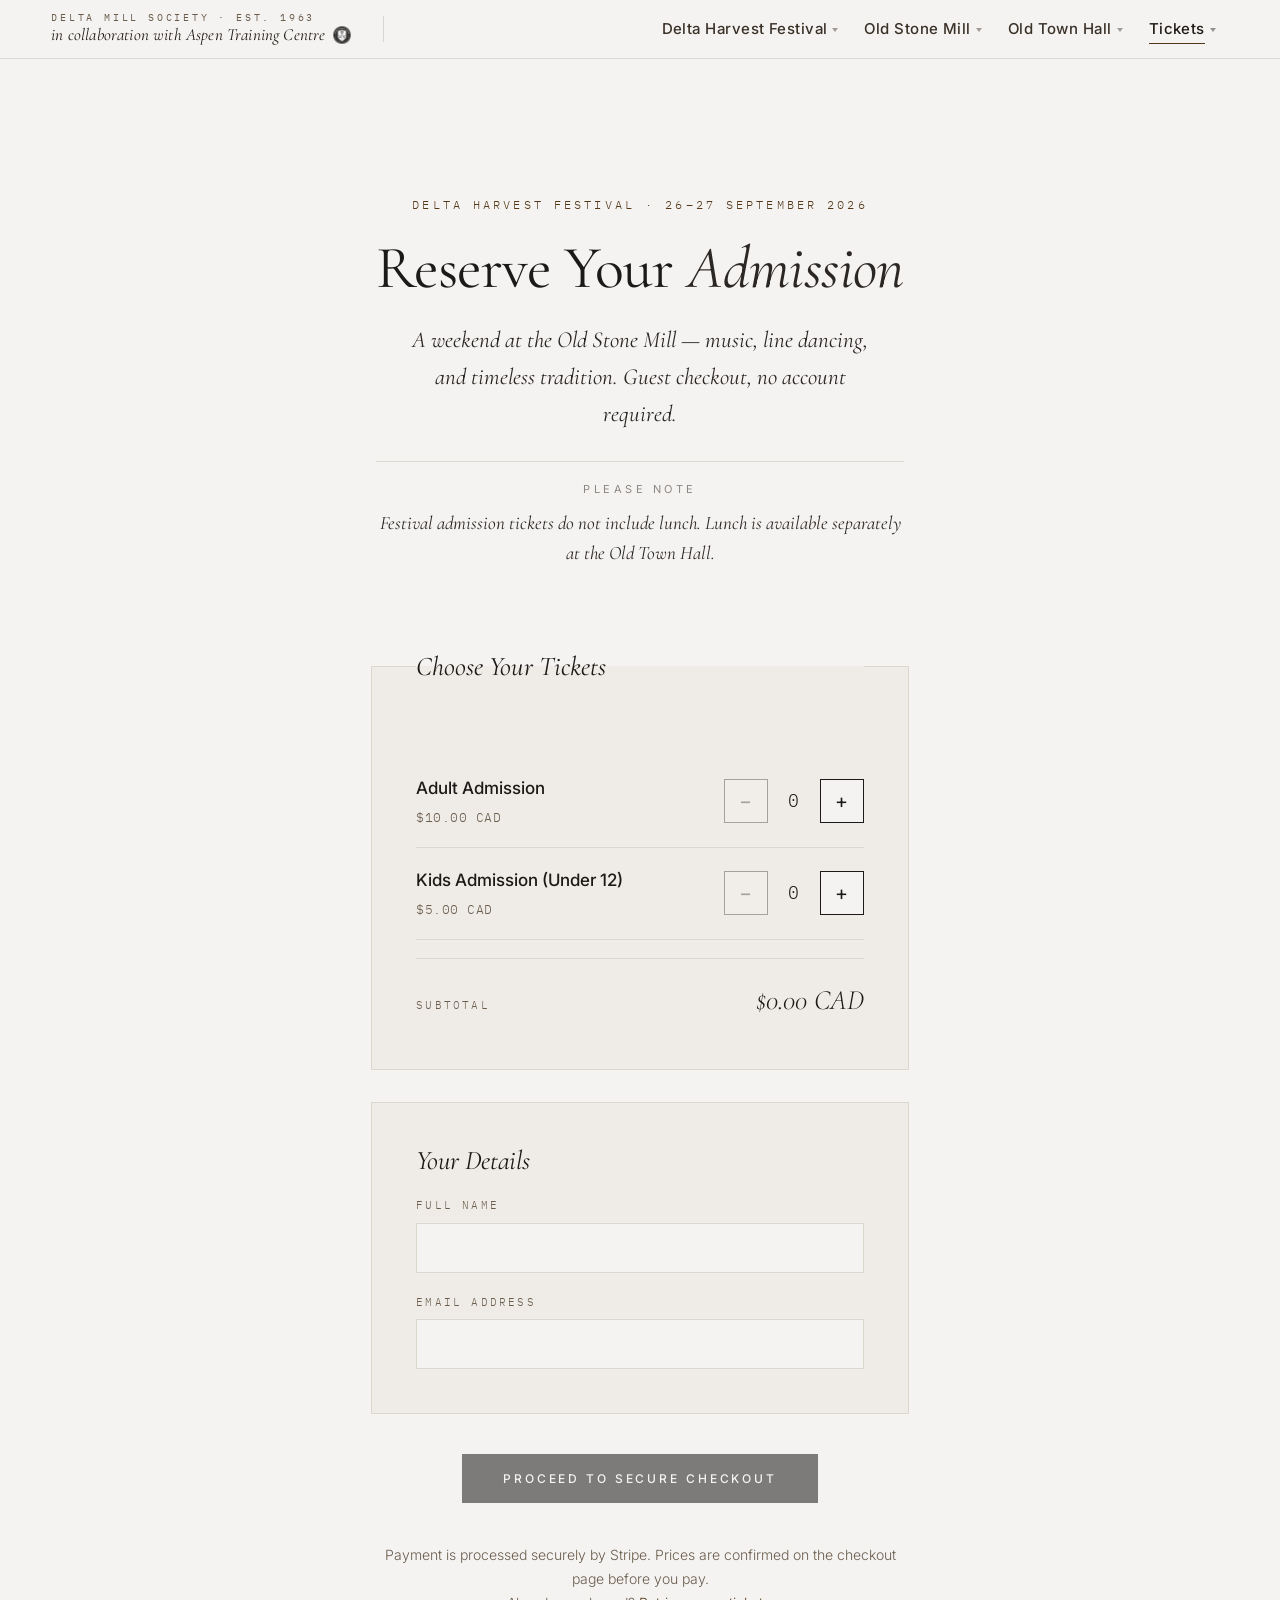
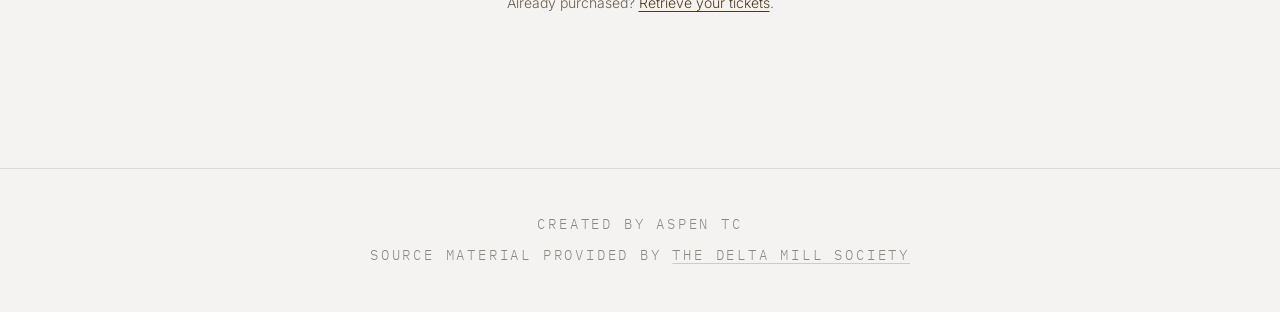
==== commit 6b770117: "Remove Festival Map, add Aspen collaboration credit and lunch clarity Removes the Festival Map featu" ====
--- a/tickets/index.html
+++ b/tickets/index.html
@@ -4,7 +4,7 @@
   <meta charset="utf-8" />
   <meta name="viewport" content="width=device-width, initial-scale=1" />
   <title>Tickets · Delta Harvest Festival · 26–27 September 2026</title>
-  <meta name="description" content="Reserve your admission to the Delta Harvest Festival — 26–27 September 2026 at the Old Stone Mill, Delta, Ontario." />
+  <meta name="description" content="Reserve your admission to the Delta Harvest Festival — 26–27 September 2026 at the Old Town Hall, Delta, Ontario." />
 
   <link rel="icon" type="image/svg+xml" href="/Favicon (1).svg" />
   <link rel="icon" type="image/png" href="/Favicon.png" />
@@ -23,9 +23,9 @@
 
 <nav class="hn-nav" id="hn-nav" data-active="tickets" aria-label="Heritage navigation">
   <div class="hn-inner">
-    <a class="hn-brand" href="/index.html">
+    <a class="hn-brand" href="https://deltaharvestfestival.ca/index.html">
       <span class="hn-brand-org">Delta Mill Society · Est. 1963</span>
-      <strong class="hn-brand-name">Delta Heritage</strong>
+      <span class="hn-brand-name hn-brand-collab">in collaboration with Aspen Training Centre <img class="hn-brand-logo" src="/images/Aspen/aspen-logo-nav.png" alt="" width="160" height="160" loading="lazy"></span>
     </a>
     <div class="hn-sep" aria-hidden="true"></div>
     <div class="hn-menu" id="hn-menu" role="menubar">
@@ -69,15 +69,6 @@
           <a href="/old-town-hall.html#chap6" role="menuitem">VI. Timeline</a>
         </div>
       </div>
-      <div class="hn-item" data-section="map">
-        <a class="hn-link" href="/festival-map.html" role="menuitem" aria-haspopup="true"><span>Festival Map</span></a>
-        <div class="hn-drop" role="menu" aria-label="Festival Map sections">
-          <div class="hn-drop-head">Festival Map</div>
-          <a href="/festival-map.html" role="menuitem">Introduction</a>
-          <a href="/festival-map.html#map" role="menuitem">The Interactive Map</a>
-          <a href="/festival-map.html#locations" role="menuitem">Festival Locations</a>
-        </div>
-      </div>
       <div class="hn-item" data-section="tickets">
         <a class="hn-link" href="/tickets/" role="menuitem" aria-haspopup="true"><span>Tickets</span></a>
         <div class="hn-drop" role="menu" aria-label="Tickets sections">
@@ -99,6 +90,10 @@
   <span class="tix-eyebrow reveal">Delta Harvest Festival · 26–27 September 2026</span>
   <h1 class="reveal">Reserve Your <em>Admission</em></h1>
   <p class="verse reveal">A weekend at the Old Stone Mill — music, line dancing, and timeless tradition. Guest checkout, no account required.</p>
+  <div class="lunch-notice reveal">
+    <span class="label">Please note</span>
+    <p class="lunch-notice-text">Festival admission tickets do not include lunch. Lunch is available separately at the Old Town Hall.</p>
+  </div>
 </section>
 
 <section class="tix-section">
--- a/styles.css
+++ b/styles.css
@@ -485,92 +485,51 @@
   .sched-where { text-align: left; }
 }
 
-/* ─── village-map trigger (the "throughout the village" hotspot) ─── */
-.village-trigger {
-  position: relative;
-  display: inline;
-  text-align: left;
-  background: none;
-  border: none;
-  padding: 0;
+/* ─── presenter credit (day-block programme credit) ─── */
+.presented-by {
+  display: inline-flex;
+  align-items: center;
+  gap: 10px;
+  margin-top: 22px;
+  padding: 8px 18px;
+  border: 1px solid var(--rule);
+  border-radius: 999px;
+  font-family: var(--sans);
+  font-size: 11px;
+  letter-spacing: .22em;
+  text-transform: uppercase;
+  color: var(--ink-2);
+}
+.presented-by .k { color: var(--muted); font-weight: 300; }
+.presented-by .org {
+  font-weight: 500;
+  color: var(--ink);
+  text-decoration: none;
+  transition: color .2s;
+}
+.presented-by .org:hover,
+.presented-by .org:focus-visible {
+  color: var(--umber-deep, #523819);
+  text-decoration: underline;
+  text-underline-offset: 3px;
+}
+
+/* ─── lunch notice (Sunday ticket clarification) ─── */
+.lunch-notice {
+  margin: 24px auto 0;
+  padding-top: 18px;
+  border-top: 1px solid var(--rule);
+  max-width: 44ch;
+}
+.lunch-notice .label { display: block; margin-bottom: 10px; }
+.lunch-notice-text {
+  font-family: var(--display);
+  font-style: italic;
+  font-weight: 400;
+  font-size: clamp(16px, 1.7vw, 19px);
+  line-height: 1.55;
+  color: var(--ink-2);
   margin: 0;
-  cursor: pointer;
-}
-.village-trigger .it { font-style: italic; }
-.village-trigger::after {
-  content: "";
-  position: absolute;
-  left: 0; right: 0; bottom: -4px;
-  height: 1px;
-  background: var(--rule-2);
-  transform: scaleX(0);
-  transform-origin: left;
-  transition: transform .3s ease, background-color .3s ease;
-}
-.village-trigger:hover::after,
-.village-trigger:focus-visible::after {
-  transform: scaleX(1);
-  background: var(--ink-2);
-}
-.village-trigger:focus-visible {
-  outline: 2px solid var(--ink-2);
-  outline-offset: 6px;
-}
-
-.village-trigger-tip {
-  position: absolute;
-  left: 0;
-  bottom: calc(100% + 14px);
-  z-index: 5;
-  width: max-content;
-  max-width: 280px;
-  padding: 12px 16px;
-  background: var(--ink);
-  color: var(--bg);
-  font-family: var(--sans);
-  font-size: 13px;
-  font-weight: 400;
-  font-style: normal;
-  letter-spacing: 0;
-  text-transform: none;
-  line-height: 1.5;
-  border-radius: 3px;
-  box-shadow: 0 12px 28px rgba(0,0,0,.18);
-  opacity: 0;
-  visibility: hidden;
-  transform: translateY(6px);
-  transition: opacity .22s ease, transform .22s ease, visibility .22s;
-  pointer-events: none;
-}
-.village-trigger-tip::after {
-  content: "";
-  position: absolute;
-  top: 100%;
-  left: 22px;
-  border: 6px solid transparent;
-  border-top-color: var(--ink);
-}
-.village-trigger:hover .village-trigger-tip,
-.village-trigger:focus-visible .village-trigger-tip {
-  opacity: 1;
-  visibility: visible;
-  transform: translateY(0);
-}
-
-.village-cue {
-  display: none;
-  margin-top: 14px;
-  font-family: var(--sans);
-  font-size: 11px;
-  letter-spacing: .28em;
-  text-transform: uppercase;
-  color: var(--muted-2);
-}
-.village-cue .arr { font-family: var(--display); font-style: italic; letter-spacing: 0; text-transform: none; }
-
-@media (hover: none) {
-  .village-cue { display: inline-block; }
-  .village-trigger-tip { display: none; }
 }
 
 /* programme imagery interlude */
--- a/shared-nav.css
+++ b/shared-nav.css
@@ -54,6 +54,18 @@
   color: #1f1b16;
 }
 .hn-brand:hover .hn-brand-name { color: #523819; }
+.hn-brand-collab {
+  display: flex;
+  align-items: center;
+  gap: 7px;
+}
+.hn-brand-logo {
+  height: 18px;
+  width: auto;
+  display: block;
+  opacity: .94;
+  flex-shrink: 0;
+}
 
 /* Vertical rule separator */
 .hn-sep {
--- a/tickets.css
+++ b/tickets.css
@@ -25,6 +25,9 @@
   margin: 0 auto;
   text-align: center;
 }
+.tix-hero .lunch-notice {
+  margin: 28px auto 0;
+}
 .tix-eyebrow {
   font-family: var(--mono);
   font-size: 12px;
@@ -118,9 +121,15 @@
   font-size: 20px;
   line-height: 1;
   cursor: pointer;
-  transition: background .2s, color .2s;
+  -webkit-tap-highlight-color: transparent;
+  transition: background .15s, color .15s, transform .1s;
 }
 .tix-stepper button:hover:not(:disabled) { background: var(--ink); color: var(--bg); }
+/* :hover alone is a touch trap — mobile browsers apply it on tap and can
+   leave it stuck until the next tap elsewhere, which reads as unpolished
+   rather than as a considered response. :active gives touch its own
+   correct, immediate feedback instead of borrowing hover's. */
+.tix-stepper button:active:not(:disabled) { background: var(--ink); color: var(--bg); transform: scale(.94); }
 .tix-stepper button:disabled { opacity: .35; cursor: not-allowed; }
 .tix-stepper output {
   min-width: 44px;
@@ -196,9 +205,11 @@
   background: var(--ink);
   border: 1px solid var(--ink);
   cursor: pointer;
-  transition: background .2s, color .2s;
+  -webkit-tap-highlight-color: transparent;
+  transition: background .15s, color .15s, transform .1s;
 }
 .tix-submit:hover:not(:disabled) { background: var(--accent); border-color: var(--accent); }
+.tix-submit:active:not(:disabled) { background: var(--accent); border-color: var(--accent); transform: scale(.98); }
 .tix-submit:disabled { opacity: .55; cursor: wait; }
 
 .tix-status {
@@ -255,5 +266,15 @@
 
 @media (max-width: 560px) {
   .tix-row { flex-direction: column; align-items: flex-start; gap: 12px; }
-  .tix-stepper { align-self: flex-end; }
-}
+  /* Left-aligned under the label it controls, not floated to the right
+     edge — the previous right alignment split each row into two
+     disconnected halves instead of reading as one stacked unit. */
+  .tix-stepper { align-self: flex-start; }
+
+  /* A long label ("Proceed to Secure Checkout") in an inline pill was
+     sized for desktop and left little margin against a narrow phone's
+     available width. Full-width matches the primary-CTA convention the
+     Stripe Checkout handoff itself uses, and gives a clearly intentional
+     tap target instead of a button that merely happens to fit. */
+  .tix-submit { width: 100%; justify-content: center; }
+}
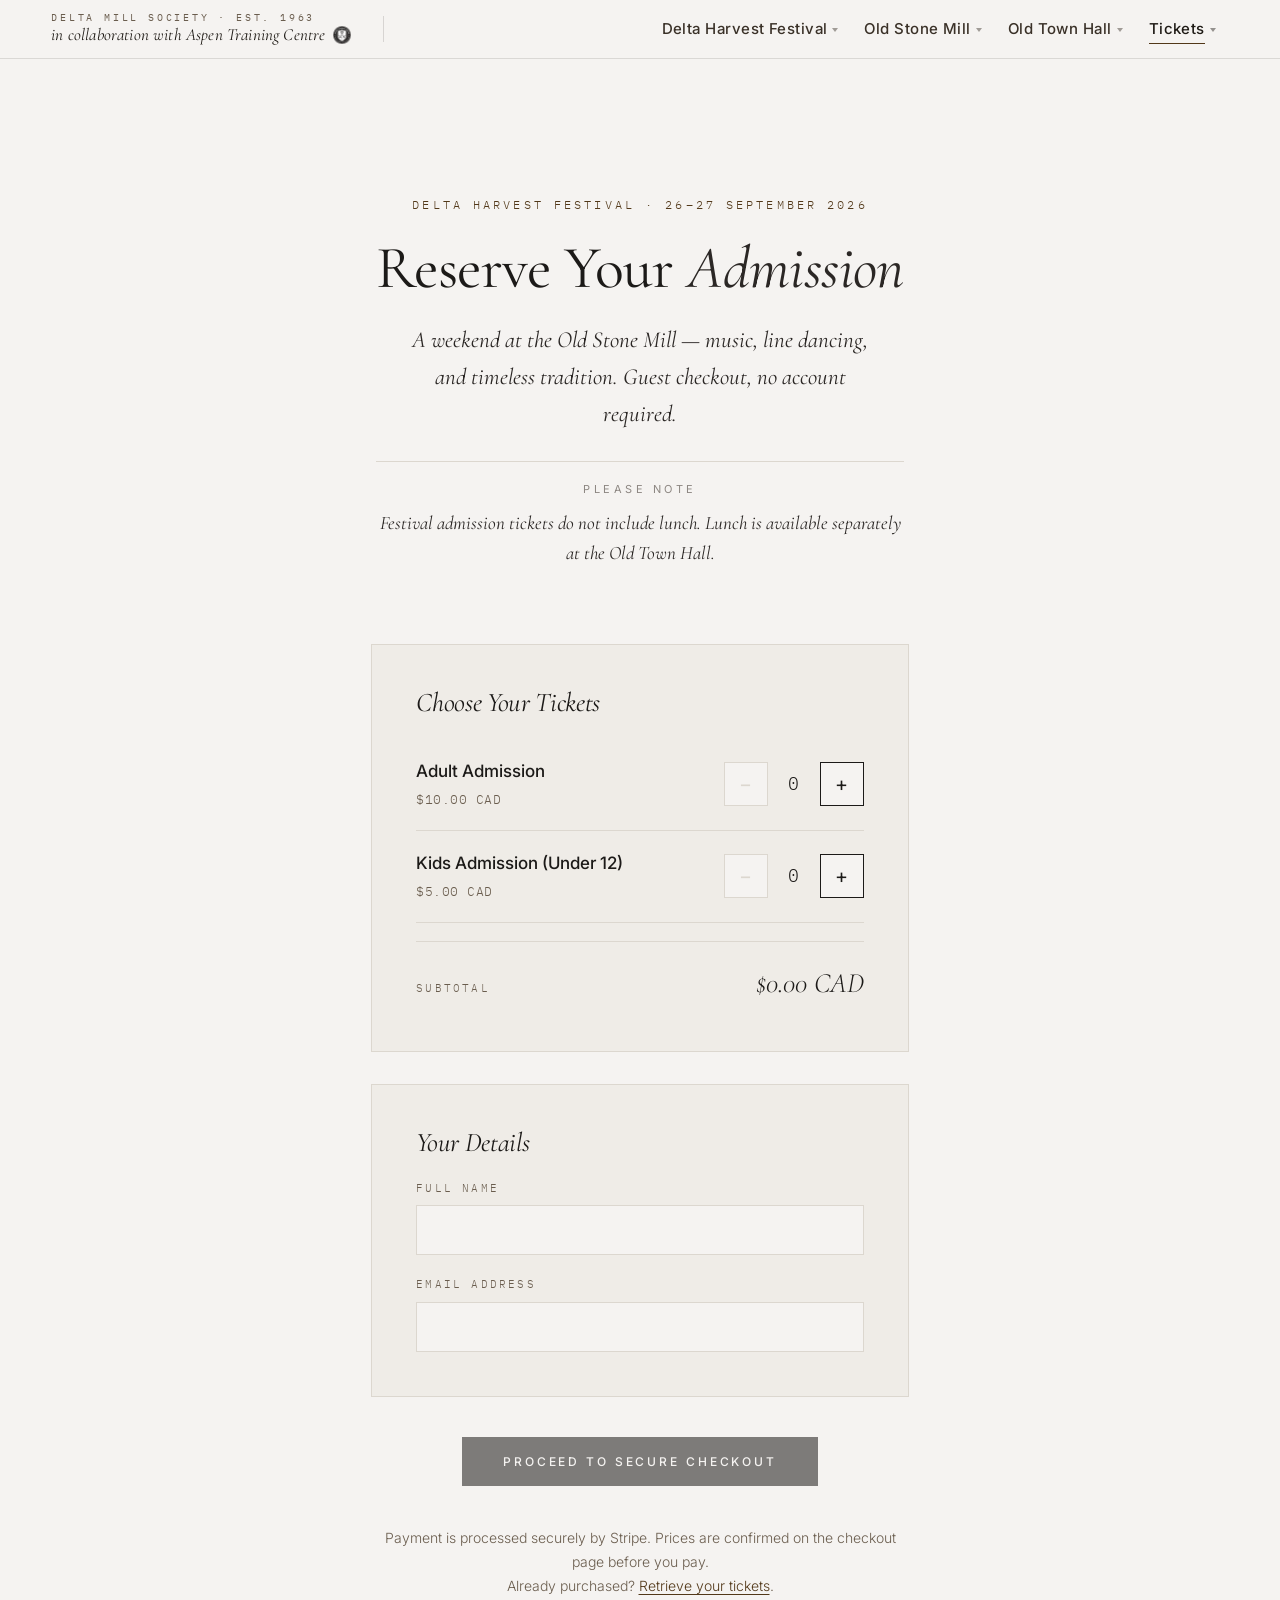
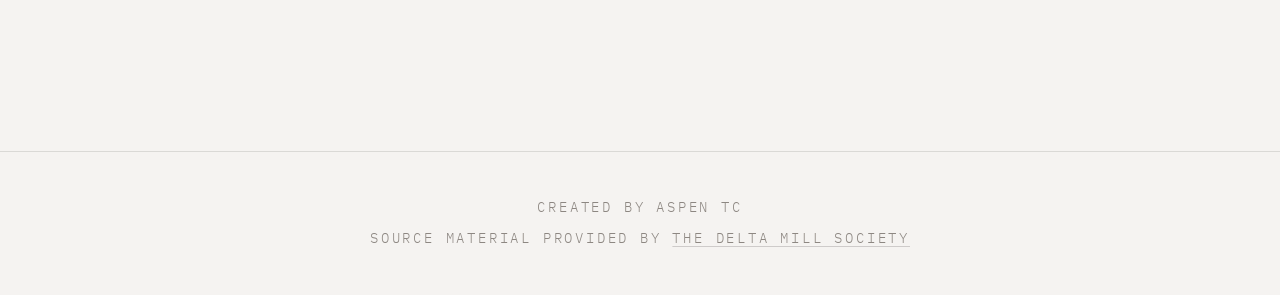
==== commit 326610fb: "Tidy up the ticket-selection card on the tickets page Replace the fieldset/legend styling container " ====
--- a/tickets/index.html
+++ b/tickets/index.html
@@ -98,8 +98,8 @@
 
 <section class="tix-section">
   <form id="tix-buy-form" novalidate>
-    <fieldset class="tix-card reveal">
-      <legend>Choose Your Tickets</legend>
+    <div class="tix-card reveal">
+      <h2>Choose Your Tickets</h2>
 
       <div class="tix-row">
         <div class="tix-row-label">
@@ -129,7 +129,7 @@
         <span class="tix-summary-label">Subtotal</span>
         <span class="tix-summary-total" id="tix-subtotal">$0.00 CAD</span>
       </div>
-    </fieldset>
+    </div>
 
     <div class="tix-card reveal" style="margin-top: clamp(20px, 3vw, 32px);">
       <h2>Your Details</h2>
--- a/tickets.css
+++ b/tickets.css
@@ -68,8 +68,7 @@
 }
 .tix-card + .tix-card { margin-top: clamp(20px, 3vw, 32px); }
 
-.tix-card h2,
-.tix-card legend {
+.tix-card h2 {
   font-family: var(--display);
   font-weight: 400;
   font-style: italic;
@@ -77,12 +76,6 @@
   color: var(--ink);
   margin-bottom: 22px;
 }
-/* .tix-card already sets border/padding, which is enough to override the
-   UA fieldset stylesheet for those — the one default that would otherwise
-   leak through is fieldset's small side margin, which would misalign it
-   against the plain-div card below it. */
-fieldset.tix-card { margin: 0; min-width: 0; }
-.tix-card legend { padding: 0; width: 100%; }
 
 /* ─── ticket type rows + steppers ─────────────────────── */
 .tix-row {
@@ -130,7 +123,11 @@
    rather than as a considered response. :active gives touch its own
    correct, immediate feedback instead of borrowing hover's. */
 .tix-stepper button:active:not(:disabled) { background: var(--ink); color: var(--bg); transform: scale(.94); }
-.tix-stepper button:disabled { opacity: .35; cursor: not-allowed; }
+/* A plain opacity fade leaves the same bold black outline underneath, just
+   faded — next to the full-strength "+" it reads as broken rather than
+   disabled. Muting the border/glyph to the card's own rule tone recedes
+   the control on purpose instead of dimming it. */
+.tix-stepper button:disabled { border-color: var(--rule); color: var(--rule); cursor: not-allowed; }
 .tix-stepper output {
   min-width: 44px;
   text-align: center;
